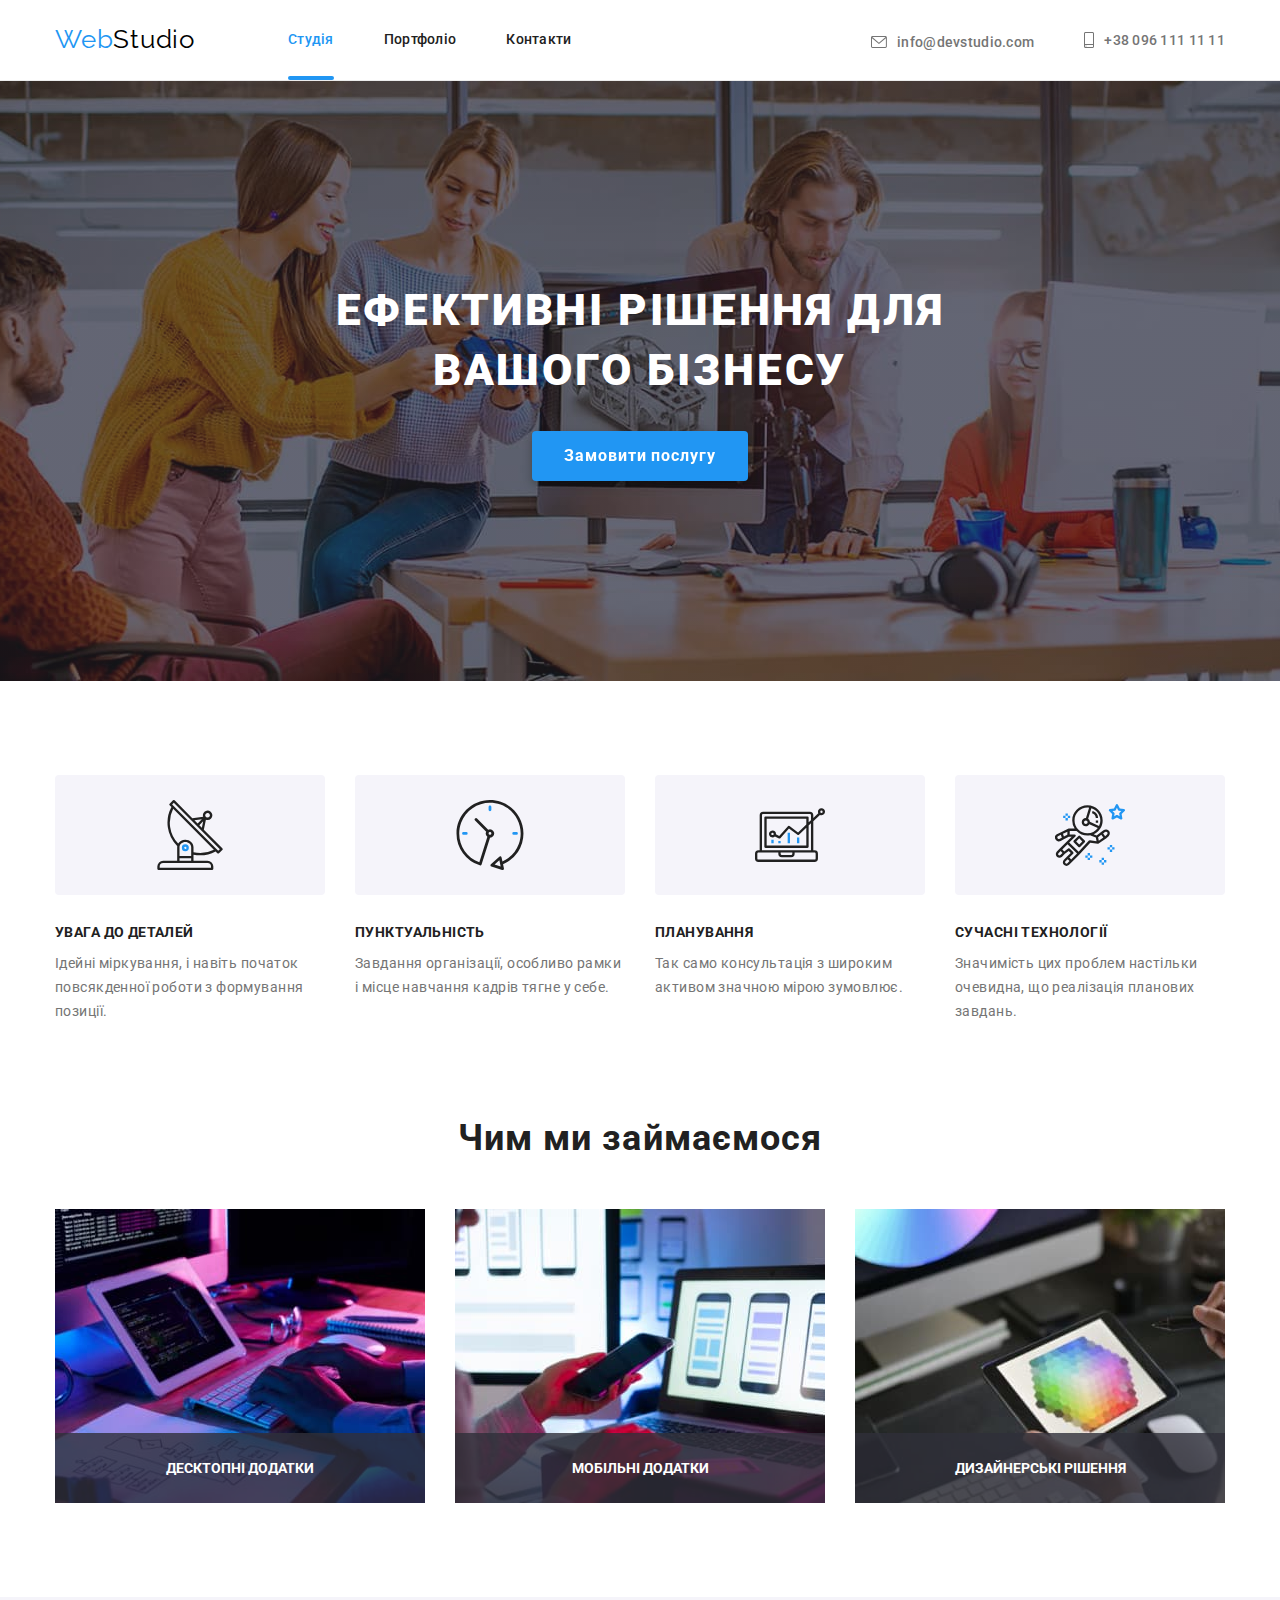
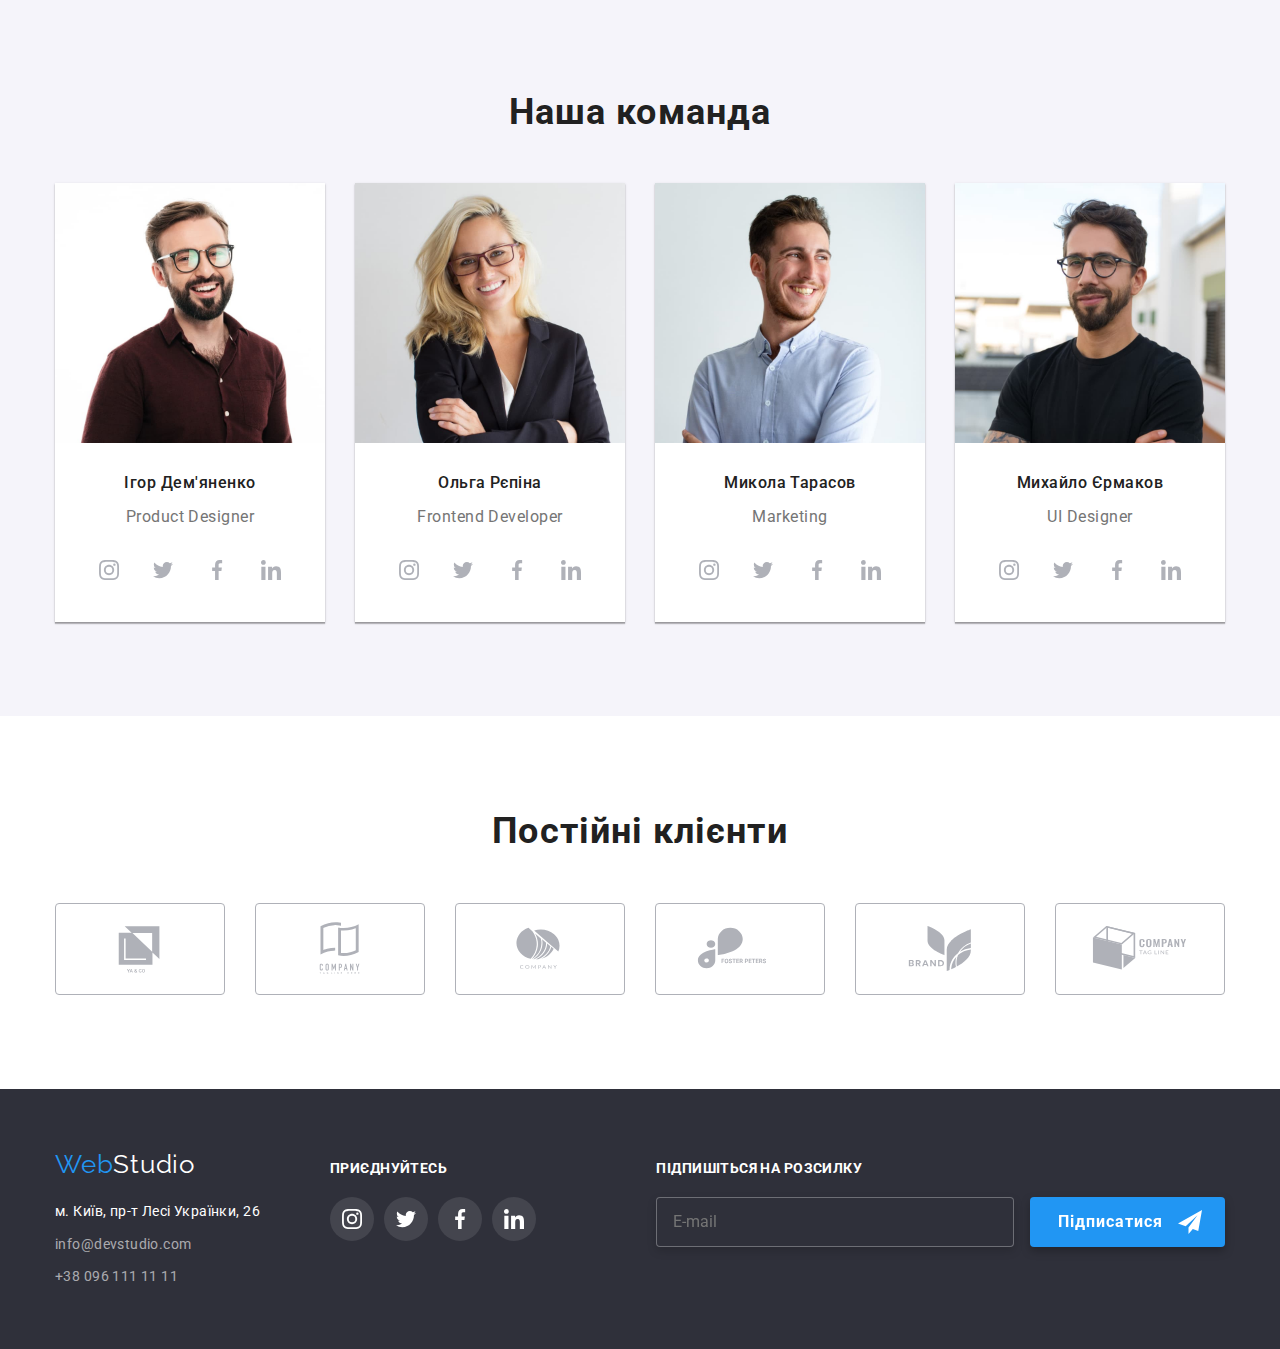
==== index.html @ b08f2626 "Initial commit" ====
<!DOCTYPE html>
<html lang="uk">
  <head>
    <meta charset="UTF-8" />
    <meta http-equiv="X-UA-Compatible" content="IE=edge" />
    <meta name="viewport" content="width=device-width, initial-scale=1.0" />
    <title>Document</title>
    <link rel="preconnect" href="https://fonts.googleapis.com" />
    <link rel="preconnect" href="https://fonts.gstatic.com" crossorigin />
    <link rel="stylesheet" href="https://cdnjs.cloudflare.com/ajax/libs/modern-normalize/1.1.0/modern-normalize.min.css">
    <link
      href="https://fonts.googleapis.com/css2?family=Montserrat:wght@400;700&family=Raleway:wght@700&family=Roboto:wght@400;500;700;900&display=swap"
      rel="stylesheet"
    />
    <link rel="stylesheet" href="./css/styles.css" />
  </head>

  <body>
    <header class="header">
      <!-- Логотип текстом -->
      <div class="header-container container">
        
        <!-- Меню -->
        <nav class="nav-panel">
        <a href="./index.html" class="logo header-logo">Web<span class="studio-black">Studio</span></a>
        <ul class="site-nav">
          <li class="item">
            <a href="./index.html" class="link current"><span>Студія</span></a>
          </li>
          <li class="item"><a href="./portfolio.html" class="link">Портфоліо</a></li>
          <li class="item"><a href="Контакти" class="link">Контакти</a></li>
        </ul>
      </nav>


      <!-- Контакти -->
      <ul class="site-contacts">
        <li class="item">
          <a href="mailto:info@devstudio.com" class="contact link"
            ><svg class="icon-contacts" width="16" height="12">
              <use href="./images/symbol-defs.svg#icon-envelope"></use>
            </svg>info@devstudio.com</a>
        </li>
        <li class="nav-item">
          <a href="tel:+380961111111" class="contact link">
            <svg class="icon-contacts" width="10" height="16">
              <use href="./images/symbol-defs.svg#icon-smartphone"></use>
            </svg>
            +38 096 111 11 11</a>
        </li>
      </ul>
      </div>
    </header>

    <main>
      <!-- Герой -->
      <section class="hero-text hero">
        <div class="container">
        <h1 class="hero-title">ЕФЕКТИВНІ РІШЕННЯ ДЛЯ ВАШОГО БІЗНЕСУ</h1>
        <button type="button" class="hero-button" data-modal-open>Замовити послугу</button>
        </div>
      </section>

      <!-- Переваги -->
      
      <section class="advantages section">
        <div class="container">
        <h2 class="visually-hidden">ПЕРЕВАГИ</h2>
        <ul class="feature-list">
          <li class="item">
            <div class="icons-wrapper">
              <svg width="70" height="70">
                <use href="./images/symbol-defs.svg#icon-antenna"></use>
              </svg>
            </div>
            <h3 class="title">УВАГА ДО ДЕТАЛЕЙ</h3>
            <p class="main-text">
              Ідейні міркування, і навіть початок повсякденної роботи з
              формування позиції.
            </p>
          </li>
        

          <li class="item">
            <div class="icons-wrapper">
              <svg width="70" height="70">
                <use href="./images/symbol-defs.svg#icon-clock"></use>
              </svg>
            </div>
            <h3 class="title">ПУНКТУАЛЬНІСТЬ</h3>
            <p class="main-text">
              Завдання організації, особливо рамки і місце навчання кадрів тягне
              у себе.
            </p>
          </li>

          <li class="item">
            <div class="icons-wrapper">
              <svg width="70" height="70">
                <use href="./images/symbol-defs.svg#icon-diagram"></use>
              </svg>
            </div>
            <h3 class="title">ПЛАНУВАННЯ</h3>
            <p class="main-text">
              Так само консультація з широким активом значною мірою зумовлює.
            </p>
          </li>

          <li class="item">
            <div class="icons-wrapper">
              <svg width="70" height="70">
                <use href="./images/symbol-defs.svg#icon-astronaut"></use>
              </svg>
            </div>
            <h3 class="title">СУЧАСНІ ТЕХНОЛОГІЇ</h3>
            <p class="main-text">
              Значимість цих проблем настільки очевидна, що реалізація планових
              завдань.
            </p>
          </li>
        </ul>
        </div>
      </section>

      <!-- Діяльність -->
      <section class="activity section">
        <div class="container">
        <h2 class="section-title">Чим ми займаємося</h2>
        <ul class="activity">
          <li class="item">
            <img
              src="./images/box-111.jpg"
              alt="Робота на комп'ютері"
              width="370"
              height="294"
            />
            <h3 class="title">Десктопні додатки</h3>
          </li>
          <li class="item">
            <img
              src="./images/box-222.jpg"
              alt="Робота на нотбуці"
              width="370"
              height="294"
            />
            <h3 class="title">Мобільні додатки</h3>
          </li>
          <li class="item">
            <img
              src="./images/box-333.jpg"
              alt="Робота на планшеті"
              width="370"
              height="294"
            />
            <h3 class="title">Дизайнерські рішення</h3>
          </li>
        </ul>
        </div>
      </section>

      <!-- Наша команда -->
      <section class="our-team section">
        <div class="container">
        <h2 class="section-title">Наша команда</h2>
        <ul class="team-list">
          <li class="employee">
            <img class="teams-member"
              src="./images/img-111.jpg"
              alt="Дизайнер продукту"
              width="270"
              height="260"/>
            <div class="cards-bottom">
            <h3 class="name-text">Ігор Дем'яненко</h3>
            <p class="promotion-text">Product Designer</p>
            <ul class="item-icon">
              <li><a class="icon-link" href="https://www.instagram.com"
              target="_blank"
              rel="noreferrer noopener">
                <svg class="icon" width="20" height="20">
                  <use href="./images/symbol-defs.svg#icon-instagram"></use>
                </svg></a></li>
              <li><a class="icon-link" href="https://twitter.com">
              <svg class="icon" width="20" height="20">
                <use href="./images/symbol-defs.svg#icon-twitter"></use>
              </svg></a></li>
              <li><a class="icon-link" href="https://www.facebook.com"><svg class="icon" width="20" height="20">
                <use href="./images/symbol-defs.svg#icon-facebook"></use>
              </svg></a></li>
              <li><a class="icon-link" href="https://ua.linkedin.com"><svg class="icon" width="20" height="20">
                <use href="./images/symbol-defs.svg#icon-linkedin"></use>
              </svg></a></li>
            </ul>
            </div>
          </li>
          <li class="employee">
            <img class="teams-member"
              src="./images/img-222.jpg"
              alt="Розробник інтерфейсу"
              width="270"
              height="260"
            />
            <div class="cards-bottom">
            <h3 class="name-text">Ольга Рєпіна</h3>
            <p class="promotion-text">Frontend Developer</p>
            <ul class="item-icon">
              <li><a class="icon-link" href="https://www.instagram.com" target="_blank" rel="noreferrer noopener">
                  <svg class="icon" width="20" height="20">
                    <use href="./images/symbol-defs.svg#icon-instagram"></use>
                  </svg></a></li>
              <li><a class="icon-link" href="https://twitter.com">
                  <svg class="icon" width="20" height="20">
                    <use href="./images/symbol-defs.svg#icon-twitter"></use>
                  </svg></a></li>
              <li><a class="icon-link" href="https://www.facebook.com"><svg class="icon" width="20" height="20">
                    <use href="./images/symbol-defs.svg#icon-facebook"></use>
                  </svg></a></li>
              <li><a class="icon-link" href="https://ua.linkedin.com"><svg class="icon" width="20" height="20">
                    <use href="./images/symbol-defs.svg#icon-linkedin"></use>
                  </svg></a></li>
            </ul>
          </div>
          </li>
          <li class="employee">
            <img class="teams-member"
              src="./images/img-333.jpg"
              alt="Відповідальний за маректинг"
              width="270"
              height="260"
            />
            <div class="cards-bottom">
            <h3 class="name-text">Микола Тарасов</h3>
            <p class="promotion-text">Marketing</p>
            <ul class="item-icon">
              <li><a class="icon-link" href="https://www.instagram.com" target="_blank" rel="noreferrer noopener">
                  <svg class="icon" width="20" height="20">
                    <use href="./images/symbol-defs.svg#icon-instagram"></use>
                  </svg></a></li>
              <li><a class="icon-link" href="https://twitter.com">
                  <svg class="icon" width="20" height="20">
                    <use href="./images/symbol-defs.svg#icon-twitter"></use>
                  </svg></a></li>
              <li><a class="icon-link" href="https://www.facebook.com"><svg class="icon" width="20" height="20">
                    <use href="./images/symbol-defs.svg#icon-facebook"></use>
                  </svg></a></li>
              <li><a class="icon-link" href="https://ua.linkedin.com"><svg class="icon" width="20" height="20">
                    <use href="./images/symbol-defs.svg#icon-linkedin"></use>
                  </svg></a></li>
            </ul>
            </div>
          </li>
          <li class="employee">
            <img class="teams-member"
              src="./images/img-444.jpg"
              alt="Дизайнер інтерфейсу користувача"
              width="270"
              height="260"
            />
            <div class="cards-bottom">
            <h3 class="name-text">Михайло Єрмаков</h3>
            <p class="promotion-text">UI Designer</p>
            <ul class="item-icon">
              <li><a class="icon-link" href="https://www.instagram.com" target="_blank" rel="noreferrer noopener">
                  <svg class="icon" width="20" height="20">
                    <use href="./images/symbol-defs.svg#icon-instagram"></use>
                  </svg></a></li>
              <li><a class="icon-link" href="https://twitter.com">
                  <svg class="icon" width="20" height="20">
                    <use href="./images/symbol-defs.svg#icon-twitter"></use>
                  </svg></a></li>
              <li><a class="icon-link" href="https://www.facebook.com"><svg class="icon" width="20" height="20">
                    <use href="./images/symbol-defs.svg#icon-facebook"></use>
                  </svg></a></li>
              <li><a class="icon-link" href="https://ua.linkedin.com"><svg class="icon" width="20" height="20">
                    <use href="./images/symbol-defs.svg#icon-linkedin"></use>
                  </svg></a></li>
            </ul>
            </div>
          </li>
        </ul>
        </div>
      </section>

      <!-- Клієнти -->
      <section class="section">
        <div class="container">
          <h2 class="section-title">Постійні клієнти</h2>
          <ul class="regular-customers">
            <li>
              <a class="clients-link" href=""><svg class="icon" width="106" height="60">
                  <use href="./images/symbol-defs.svg#icon-Logo-1"></use>
                </svg></a>
            </li>
            <li>
              <a class="clients-link" href=""><svg class="icon" width="106" height="60">
                  <use href="./images/symbol-defs.svg#icon-Logo-2"></use>
                </svg></a>
            </li>
            <li>
              <a class="clients-link" href=""><svg class="icon" width="106" height="60">
                  <use href="./images/symbol-defs.svg#icon-Logo-3"></use>
                </svg></a>
            </li>
            <li>
              <a class="clients-link" href=""><svg class="icon" width="106" height="60">
                  <use href="./images/symbol-defs.svg#icon-Logo-4"></use>
                </svg></a>
            </li>
            <li>
              <a class="clients-link" href=""><svg class="icon" width="106" height="60">
                  <use href="./images/symbol-defs.svg#icon-Logo-5"></use>
                </svg></a>
            </li>
            <li>
              <a class="clients-link" href=""><svg class="icon" width="106" height="60">
                  <use href="./images/symbol-defs.svg#icon-Logo-6"></use>
                </svg></a>
            </li>
          </ul>
        </div>
      </section>
    </main>

  
    <footer class="footer">
      <div class="footer-container container">
        <!-- Адреса та контакти -->
        <div class="adress-container">
          <a href="./index.html" class="logo">Web<span class="studio-white">Studio</span></a>
          <address>
            <ul class="footer-address">
              <li class="item">
                <a href="https://goo.gl/maps/tnvbLbT5n7H7hsr3A" target="_blank" rel="noreferrer noopener" class="address">м.
                  Київ, пр-т Лесі Українки, 26</a>
              </li>
              <li class="item">
                <a href="mailto:info@devstudio.com" class="footer-contacts">info@devstudio.com</a>
              </li>
              <li class="item">
                <a href="tel:+380961111111" class="footer-contacts">+38 096 111 11 11</a>
              </li>
            </ul>
          </address>
        </div>
    
        <div class="footer-socials">
          <h3 class="footer-title title">приєднуйтесь</h3>
          <ul class="item-icon">
            <li><a class="icon-link" href="https://www.instagram.com" target="_blank" rel="noreferrer noopener">
                <svg class="icon" width="20" height="20">
                  <use href="./images/symbol-defs.svg#icon-instagram"></use>
                </svg></a></li>
            <li><a class="icon-link" href="https://twitter.com">
                <svg class="icon" width="20" height="20">
                  <use href="./images/symbol-defs.svg#icon-twitter"></use>
                </svg></a></li>
            <li><a class="icon-link" href="https://www.facebook.com"><svg class="icon" width="20" height="20">
                  <use href="./images/symbol-defs.svg#icon-facebook"></use>
                </svg></a></li>
            <li><a class="icon-link" href="https://ua.linkedin.com"><svg class="icon" width="20" height="20">
                  <use href="./images/symbol-defs.svg#icon-linkedin"></use>
                </svg></a></li>
          </ul>
        </div>
        <div class="subscribe">
          <h3 class="title">Підпишіться на розсилку</h3>
         <form>
          <input class="email-line" type="email" placeholder="E-mail">
          <button class="hero-button subscribe-button" type="submit">Підписатися
            <svg class="subscribe-icon" width="24" height="24">
              <use href="./images/symbol-defs.svg#icon-icon-send"></use>
            </svg>
          </button>
         </form>
        </div>
      </div>
    </footer>

    <!-- Modal window -->

    <div class="backdrop is-hidden" data-modal>
      <div class="modal">
        <button class="modal-btn" type="button" data-modal-close><svg class="modal-close" width="30" height="30">
          <use href="./images/symbol-defs.svg#icon-close-black"></use>
        </svg></button>
        <strong class="modal-title">Залиште свої дані, ми вам передзвонимо</strong>
        <form class="modal-form">
        <label class="modal-label">
          <span class="modal-comment">Ім'я</span>
          <input type="text">
          <svg class="modal-icon" width="18" height="18">
            <use href="./images/symbol-defs.svg#icon-person-black"></use>
          </svg>
        </label>

        <label class="modal-label">
          <span class="modal-comment">Телефон</span>
          <input type="tel">
          <svg class="modal-icon" width="18" height="18">
            <use href="./images/symbol-defs.svg#icon-phone-black"></use>
          </svg>
        </label>

        <label class="modal-label">
          <span class="modal-comment">Пошта</span>
          <input type="email">
          <svg class="modal-icon" width="18" height="18">
            <use href="./images/symbol-defs.svg#icon-email-black"></use>
          </svg>
        </label>
        
        <label class="modal-label">
          <span class="modal-comment">Коментар</span>
          <textarea rows="6" placeholder="Введіть текст"></textarea>
        </label>

        <label class="modal-form-agreement">
          <span class="checkbox-wrap">
          <input class="modal-form-checkbox" type="checkbox">
          <svg class="checkbox-icon" width="11" height="8">
            <use href="./images/symbol-defs.svg#icon-Vector"></use>
          </svg>
          </span>
          <span class="modal-form-descr">Погоджуюся з розсилкою та приймаю 
            <a class="modal-form-link" href="#">Умови договору</a>
          </span>
        </label>

        <button class="hero-button modal-button" type="submit">Відправити</button> 
      </form>
      </div>
    </div>

    <script src="./js/modal.js"></script>
  </body>
</html>
---- css/styles.css ----
:root {
  /* Кольори */
  --primary-text-color: #212121;
  --ordinary-text-color: #757575;
  --accent-color: #2196f3;
  --back-color: #ffffff;
  --studio-black: #000000;
  --back-section-color: #2f303a;
  --footer-contact-color: rgba(255, 255, 255, 0.6);
  --button-color: #f5f4fa;
  --wrapper-color: #eeeeee;
  --hero-button-bgcolor: #188ce8;
  --icons-color: #afb1b8;
  --text-area: rgba(117, 117, 117, 0.5);

  /* Анімація */
  --animation-orinary: 250ms;
  --cubic-ordinary: cubic-bezier(0.4, 0, 0.2, 1);
}

body {
  background-color: var(--back-color);
  color: var(--primary-text-color);
  font-family: Roboto, sans-serif;
  /* margin: 0; */
}

.container {
  width: 1200px;
  padding: 0 15px;
  margin: 0 auto;
}

/* Анулювання */

a {
  text-decoration: none;
  color: inherit;
}

ul,
ol {
  list-style: none;
  margin: 0;
  padding: 0;
}

img {
  display: block;
  max-width: 100%;
  height: auto;
}

button {
  font: inherit;
  border: none;
  padding: 0;
  background-color: transparent;
  cursor: pointer;
}

h1,
h2,
h3 {
  margin: 0;
}

p {
  margin: 0;
}

textarea {
  resize: none;
}

/* Хедер */

.header {
  border-bottom: 1px solid #ececec;
}

.header-container {
  display: flex;
  align-items: center;
}

.nav-panel {
  display: flex;
}

.link {
  display: block;
}

.site-contacts .link {
  display: flex;
  align-items: center;
}

.icon-contacts {
  fill: currentColor;
  margin-right: 10px;
}

/* Лого */

.logo {
  color: var(--accent-color);

  font-family: Raleway, sans-serif;
  font-size: 26px;
  line-height: 1.2;
  letter-spacing: 0.03em;

  text-decoration: none;
}

.header-logo {
  display: inline-block;
  padding-top: 24px;
  padding-bottom: 25px;
  margin-right: 93px;
}

.studio-black {
  color: var(--studio-black);
}

.studio-white {
  color: var(--back-color);
}

/* Меню */

.site-nav {
  display: flex;
}

.site-nav .link {
  position: relative;

  color: var(--primary-text-color);
  padding-top: 32px;
  padding-bottom: 32px;

  font-weight: 500;
  font-size: 14px;
  line-height: 1.14;
  letter-spacing: 0.02em;
  text-decoration: none;

  transition: color var(--animation-orinary) var(--cubic-ordinary);
}

.site-nav .link:hover,
.site-nav .link:focus {
  color: var(--accent-color);
}

.site-nav .link.current {
  color: var(--accent-color);
}

.nav-panel .link.current::after {
  content: "";

  position: absolute;

  display: block;
  width: 100%;
  height: 4px;
  background: #2196f3;
  border-radius: 2px;

  bottom: 0;
}

/* Контакти */

.site-contacts {
  display: flex;
  margin-left: auto;
  align-items: baseline;
  justify-content: center;
}

.site-contacts .link {
  padding-top: 32px;
  padding-bottom: 32px;
}

.site-nav .item:not(:last-child),
.site-contacts .item:not(:last-child) {
  margin-right: 50px;
}

.site-contacts .contact {
  color: var(--ordinary-text-color);
  text-decoration: none;

  font-weight: 500;
  font-size: 14px;
  line-height: 1.14px;
  letter-spacing: 0.02em;

  transition: color var(--animation-orinary) var(--cubic-ordinary);
}

.site-contacts .contact:hover,
.site-contacts .contact:focus {
  color: var(--accent-color);
}

/* Заголовки */

.features .title {
  color: var(--primary-text-color);
}

.section-title {
  font-size: 36px;
  line-height: 1.17;
  text-align: center;
  letter-spacing: 0.03em;

  margin-bottom: 50px;
}

.portfolio-title {
  color: var(--primary-text-color);
  font-size: 18px;
  line-height: 2;
  letter-spacing: 0.06em;
  margin-bottom: 4px;
}

.hero-title {
  color: var(--back-color);
  width: 696px;

  font-weight: 900;
  font-size: 44px;
  line-height: 1.36;
  letter-spacing: 0.06em;
  text-transform: uppercase;

  margin-left: auto;
  margin-right: auto;
  margin-bottom: 30px;
}

.feature-list .title,
.footer-socials .title,
.subscribe .title {
  font-size: 14px;
  line-height: 1.14;
  letter-spacing: 0.03em;
  text-transform: uppercase;

  margin-bottom: 10px;
}

.feature-list {
  display: flex;
}

/* Секції */

.advantages {
  padding-bottom: 47px;
}

.section {
  padding-top: 94px;
  padding-bottom: 94px;
}

/* Текст */

.main-text {
  color: var(--ordinary-text-color);

  font-size: 14px;
  line-height: calc(24 / 14);
  letter-spacing: 0.03em;
}

.promotion-text {
  color: var(--ordinary-text-color);

  font-size: 16px;
  line-height: 1.88;
  text-align: center;
  letter-spacing: 0.03em;

  margin-bottom: 16px;
}

.name-text {
  font-weight: 500;
  font-size: 16px;
  line-height: 1.19;
  text-align: center;
  letter-spacing: 0.03em;

  margin-bottom: 10px;
}

.hero-text {
  background-color: var(--back-section-color);
  text-align: center;
  padding: 200px 0;
}

.portfolio-text {
  color: var(--ordinary-text-color);

  font-size: 16px;
  line-height: 1.88;
  letter-spacing: 0.03em;
}

.visually-hidden {
  position: absolute;
  white-space: nowrap;
  width: 1px;
  height: 1px;
  overflow: hidden;
  border: 0;
  padding: 0;
  clip: rect(0 0 0 0);
  clip-path: inset(50%);
  margin: -1px;
}

/* Кнопки  */

.hero-button {
  color: var(--back-color);

  background-color: var(--accent-color);
  font-family: inherit;
  font-weight: 700;
  font-size: 16px;
  line-height: 1.88;
  letter-spacing: 0.06em;

  cursor: pointer;
  border-radius: 4px;
  padding: 10px 32px;

  filter: drop-shadow(0px 4px 4px rgba(0, 0, 0, 0.25));

  transition: background-color var(--animation-orinary) var(--cubic-ordinary);
}

.buttons .btn {
  color: var(--primary-text-color);
  background-color: var(--button-color);

  font-family: "Roboto";
  font-weight: 500;
  font-size: 16px;
  line-height: 1.63;
  text-align: center;
  letter-spacing: 0.03em;

  cursor: pointer;
  padding: 6px 22px;
  border-radius: 4px;

  transition: color var(--animation-orinary) var(--cubic-ordinary),
    background-color var(--animation-orinary) var(--cubic-ordinary),
    box-shadow var(--animation-orinary) var(--cubic-ordinary);
}

.buttons .btn:hover,
.buttons .btn:focus {
  color: var(--back-color);
  background-color: var(--accent-color);
  box-shadow: 0px 3px 1px rgba(0, 0, 0, 0.1), 0px 1px 2px rgba(0, 0, 0, 0.08),
    0px 2px 2px rgba(0, 0, 0, 0.12);
}

.buttons {
  display: flex;
  justify-content: center;
  margin-bottom: 50px;
}

.buttons .item:not(:last-child) {
  margin-right: 8px;
}

.hero-button:hover,
.hero-button:focus {
  background-color: var(--hero-button-bgcolor);
}

/* overlay */
.hero {
  height: 600px;
  max-width: 1600px;
  margin-left: auto;
  margin-right: auto;
  background-image: linear-gradient(
      rgba(47, 48, 58, 0.4),
      rgba(47, 48, 58, 0.4)
    ),
    url("../images/hero-background.jpg");
  background-repeat: no-repeat;
  background-size: cover;
  background-position: center;
  background-color: var(--back-section-color);
}

/* Переваги */

.feature-list .item:not(:last-child) {
  margin-right: 30px;
}

.feature-list .item {
  width: 270px;
}

.icons-wrapper {
  display: flex;
  justify-content: center;
  align-items: center;

  width: 270px;
  height: 120px;

  margin-bottom: 30px;
  background-color: var(--button-color);
  border-radius: 4px;
}

/* Діяльність */

.activity {
  display: flex;
  padding-top: 0;
}

.activity .item:not(:last-child) {
  margin-right: 30px;
}

.activity .item {
  position: relative;
  width: 370px;
  height: 294px;
}

.activity .title {
  display: block;
  position: absolute;
  width: 100%;
  bottom: 0;

  padding-top: 27px;
  padding-bottom: 27px;
  margin-bottom: 0;

  color: var(--back-color);
  background: rgba(47, 48, 58, 0.8);

  font-size: 14px;
  text-align: center;
  text-transform: uppercase;
}

/* Команда */

.our-team {
  background-color: var(--button-color);
}

.employee {
  background-color: var(--back-color);
  box-shadow: 0px 1px 3px rgba(0, 0, 0, 0.12), 0px 1px 1px rgba(0, 0, 0, 0.14),
    0px 2px 1px rgba(0, 0, 0, 0.2);
}

.team-list {
  display: flex;
}

.team-list .employee:not(:last-child) {
  margin-right: 30px;
}

.cards-bottom {
  padding-top: 30px;
  padding-bottom: 30px;
}

.item-icon {
  display: flex;
  max-width: 270px;
  gap: 10px;
  justify-content: center;
  align-items: center;
}

.icon {
  fill: var(--icons-color);
  transition: fill var(--animation-orinary) var(--cubic-ordinary);
}

.icon-link:hover,
.icon-link:focus {
  background-color: var(--accent-color);
}

.icon-link:hover > .icon,
.icon-link:focus > .icon {
  fill: var(--back-color);
}

.icon-link {
  width: 44px;
  height: 44px;
  border-radius: 50%;
  display: flex;
  align-items: center;
  justify-content: center;

  transition: background-color var(--animation-orinary) var(--cubic-ordinary);
}

/* Приклади робіт  */

.examples {
  display: flex;
  flex-wrap: wrap;
  gap: 30px;
}

.examples .item {
  flex-basis: calc((100% - 60px) / 3);
}

.wrapper {
  z-index: 10;
  position: relative;
  background: white;

  padding: 20px 24px;
  border-right: 1px solid var(--wrapper-color);
  border-bottom: 1px solid var(--wrapper-color);
  border-left: 1px solid var(--wrapper-color);
}

.decoration {
  position: relative;
  overflow: hidden;
  display: block;
  outline: transparent;

  transition-property: transform, box-shadow;
  transition-timing-function: var(--cubic-ordinary);
  transition-duration: var(--animation-orinary);
}

.decoration:hover,
.decoration:focus {
  box-shadow: 0px 1px 1px rgba(0, 0, 0, 0.12), 0px 4px 4px rgba(0, 0, 0, 0.06),
    1px 4px 6px rgba(0, 0, 0, 0.16);
}

.overlay {
  position: absolute;

  top: 0;
  left: 0;
  width: 100%;
  height: 100%;

  background: rgba(33, 150, 243, 0.9);
  padding: 63px 24px;

  transform: translateY(100%);
  transition: transform var(--animation-orinary) var(--cubic-ordinary);
}

.decoration:hover .overlay,
.decoration:focus .overlay {
  transform: translateY(0);
}

.overlay-text {
  font-size: 18px;
  line-height: 1.56;
  letter-spacing: 0.03em;
  color: #ffffff;
}

/* Наші клієнти */

.regular-customers {
  display: flex;
  justify-content: center;
  gap: 30px;
}

.clients-link {
  display: flex;
  justify-content: center;
  align-items: center;
  width: 170px;
  height: 92px;

  border: solid 1px var(--icons-color);
  border-radius: 4px;

  outline: transparent;

  transition: border-color var(--animation-orinary) var(--cubic-ordinary);
}

.clients-link:hover,
.clients-link:focus {
  border-color: var(--accent-color);
}

.clients-link:hover > .icon,
.clients-link:focus > .icon {
  fill: var(--accent-color);
}

/* Футер */

.footer {
  padding-top: 60px;
  padding-bottom: 60px;
  background-color: var(--back-section-color);
}

.address {
  color: var(--back-color);

  font-style: normal;
  font-size: 14px;
  line-height: 1.7;
  letter-spacing: 0.03em;

  text-decoration: none;
}

.footer-contacts {
  color: var(--footer-contact-color);

  font-style: normal;
  font-size: 14px;
  line-height: 1.7;
  letter-spacing: 0.03em;

  text-decoration: none;
  transition: color var(--animation-orinary) var(--cubic-ordinary);
}

.footer-contacts:hover,
.footer-contacts:focus {
  color: var(--accent-color);
}

.footer .logo {
  display: inline-block;
  margin-bottom: 20px;
}

.footer-address .item:not(:last-child) {
  margin-bottom: 9px;
}
.footer-container {
  display: flex;
  align-items: baseline;
}

.adress-container {
  margin-right: 70px;
}

.footer .title {
  color: var(--back-color);
  margin-bottom: 20px;
}

.footer .item-icon {
  display: flex;
}

.footer .item-icon:not(:last-child) {
  margin-right: 10px;
}

.footer-socials .icon-link {
  border-radius: 50%;
  background: rgba(255, 255, 255, 0.1);
}

.footer-socials .icon {
  fill: var(--back-color);
}
.footer-socials .icon-link:hover,
.footer-socials .icon-link:focus {
  background-color: var(--accent-color);
}

/* Модальне вікно */

.backdrop {
  position: fixed;
  top: 0;
  left: 0;
  width: 100%;
  height: 100%;

  transition: opacity var(--animation-orinary),
    visibility var(--animation-orinary);

  background-color: rgba(0, 0, 0, 0.5);
}

.backdrop.is-hidden {
  opacity: 0;
  visibility: hidden;
  pointer-events: none;
}

.modal {
  position: absolute;
  top: 50%;
  left: 50%;
  transform: translateX(-50%) translateY(-50%);
  padding: 40px;

  width: 528px;
  height: 581px;
  background-color: var(--back-color);
  box-shadow: 0px 1px 3px rgba(0, 0, 0, 0.12), 0px 1px 1px rgba(0, 0, 0, 0.14),
    0px 2px 1px rgba(0, 0, 0, 0.2);
  border-radius: 4px;

  transition: opacity var(--animation-orinary) ease-in var(--animation-orinary),
    transform 400ms ease-in var(--animation-orinary);
}

.backdrop.is-hidden .modal {
  opacity: 0;
  transform: translateX(-50%) translateY(-50%);
}

.modal-close {
  transition: fill var(--animation-orinary) var(--cubic-ordinary);
}

.modal-close:hover,
.modal-close:focus {
  fill: var(--accent-color);
}

.modal-btn {
  position: absolute;
  top: 8px;
  right: 8px;

  display: flex;
  align-items: center;
  justify-content: center;

  width: 30px;
  height: 30px;
  padding: 0;

  border: 1px solid rgba(0, 0, 0, 0.1);
  border-radius: 50%;
  background-color: transparent;
}

.modal-title {
  display: block;
  font-weight: 700;
  font-size: 20px;
  line-height: calc(23 / 20);
  text-align: center;
  letter-spacing: 0.03em;

  margin-bottom: 12px;
}

.modal-label {
  display: flex;
  flex-direction: column;
  gap: 4px;
  position: relative;
}

.modal-label:not(:last-child) {
  margin-bottom: 10px;
}

.modal-label > input,
.modal-label > textarea {
  border: 1px solid rgba(33, 33, 33, 0.2);
  border-radius: 4px;
}

.modal-label > input {
  position: relative;
  padding-top: 10px;
  padding-bottom: 10px;
  padding-left: 34px;
  padding-right: 4px;

  transition: border-color var(--animation-orinary) var(--cubic-ordinary),
    fill var(--animation-orinary) var(--cubic-ordinary);
}

.modal-comment {
  font-size: 12px;
  line-height: calc(14 / 12);
  letter-spacing: 0.01em;
  color: var(--ordinary-text-color);
}

.modal-label > textarea::placeholder {
  font-size: 12px;
  line-height: calc(14 / 12);
  letter-spacing: 0.01em;

  color: var(--text-area);
}

.modal-label > textarea {
  padding: 12px 16px;
  width: 100%;
  height: 120px;
  margin-bottom: 20px;

  transition: border-color var(--animation-orinary) var(--cubic-ordinary);
}

.modal-icon {
  position: absolute;
  left: 12px;
  top: 50%;
  z-index: 10;

  transition: fill var(--animation-orinary) var(--cubic-ordinary);
}

.modal-label > input:hover,
.modal-label > input:focus {
  outline: transparent;
  border-color: var(--accent-color);
}

.modal-label > input:hover + .modal-icon,
.modal-label > input:focus + .modal-icon {
  fill: var(--accent-color);
}

.modal-label > textarea:hover,
.modal-label > textarea:focus {
  outline: transparent;
  border-color: var(--accent-color);
}

.modal-form-agreement {
  display: flex;
  justify-content: center;
  align-items: center;
  gap: 7px;
}

.modal-form-checkbox {
  appearance: none;
  width: 16px;
  height: 15px;
  color: var(--primary-text-color);

  border: 2px solid;
  border-radius: 2px;
  cursor: pointer;

  transition: color var(--animation-orinary) var(--cubic-ordinary),
    background-color var(--animation-orinary) var(--cubic-ordinary);
}

.modal-form-checkbox:checked {
  border-color: var(--accent-color);
  background-color: var(--accent-color);

  transition: border-color var(--animation-orinary) var(--cubic-ordinary),
    background-color var(--animation-orinary) var(--cubic-ordinary);
}

.modal-form-descr {
  color: var(--ordinary-text-color);
  font-size: 14px;
  line-height: calc(24 / 14);
  letter-spacing: 0.03em;
}

.modal-form-link {
  color: var(--accent-color);
  text-decoration: underline;
}

.checkbox-wrap {
  position: relative;
}

.checkbox-icon {
  position: absolute;
  top: 4px;
  left: 3px;
}

.modal-button {
  display: block;
  margin-left: auto;
  margin-right: auto;
  margin-top: 20px;
  padding-left: 52px;
  padding-right: 52px;
}

/* Підписатися */

.subscribe {
  margin-left: auto;
}

.subscribe-button {
  position: relative;
  padding-top: 10px;
  padding-bottom: 10px;
  padding-left: 28px;
  padding-right: 62px;
}

.subscribe-icon {
  position: absolute;
  top: 13px;
  left: 148px;
}

.email-line {
  padding: 15px 16px;
  outline: transparent;
  background-color: var(--back-section-color);

  width: 358px;
  height: 50px;

  border: 1px solid rgba(255, 255, 255, 0.3);
  filter: drop-shadow(0px 4px 4px rgba(0, 0, 0, 0.15));
  border-radius: 4px;

  margin-right: 12px;

  transition: border-color var(--animation-orinary) var(--cubic-ordinary);
}

.email-line:hover,
.email-line:focus {
  border-color: var(--accent-color);
  outline: 1px solid transparent;
  color: rgba(255, 255, 255, 0.6);
}
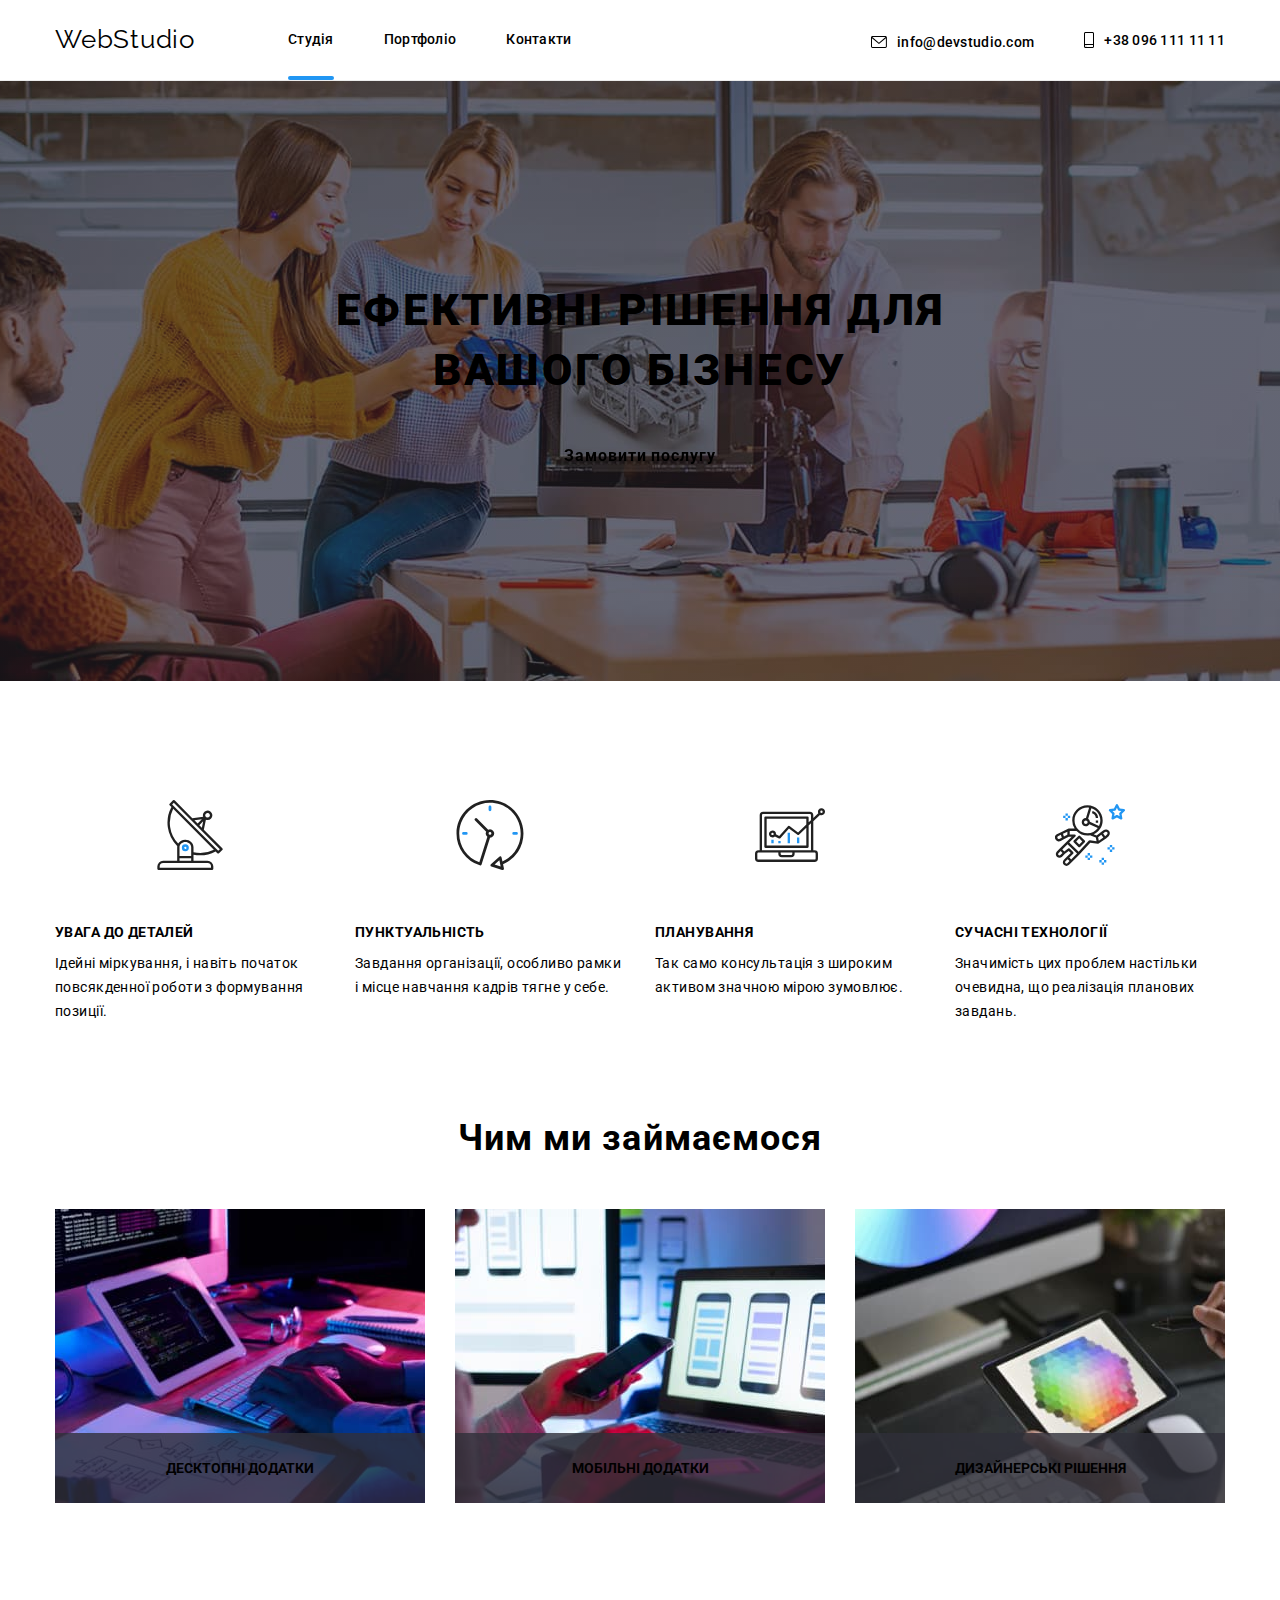
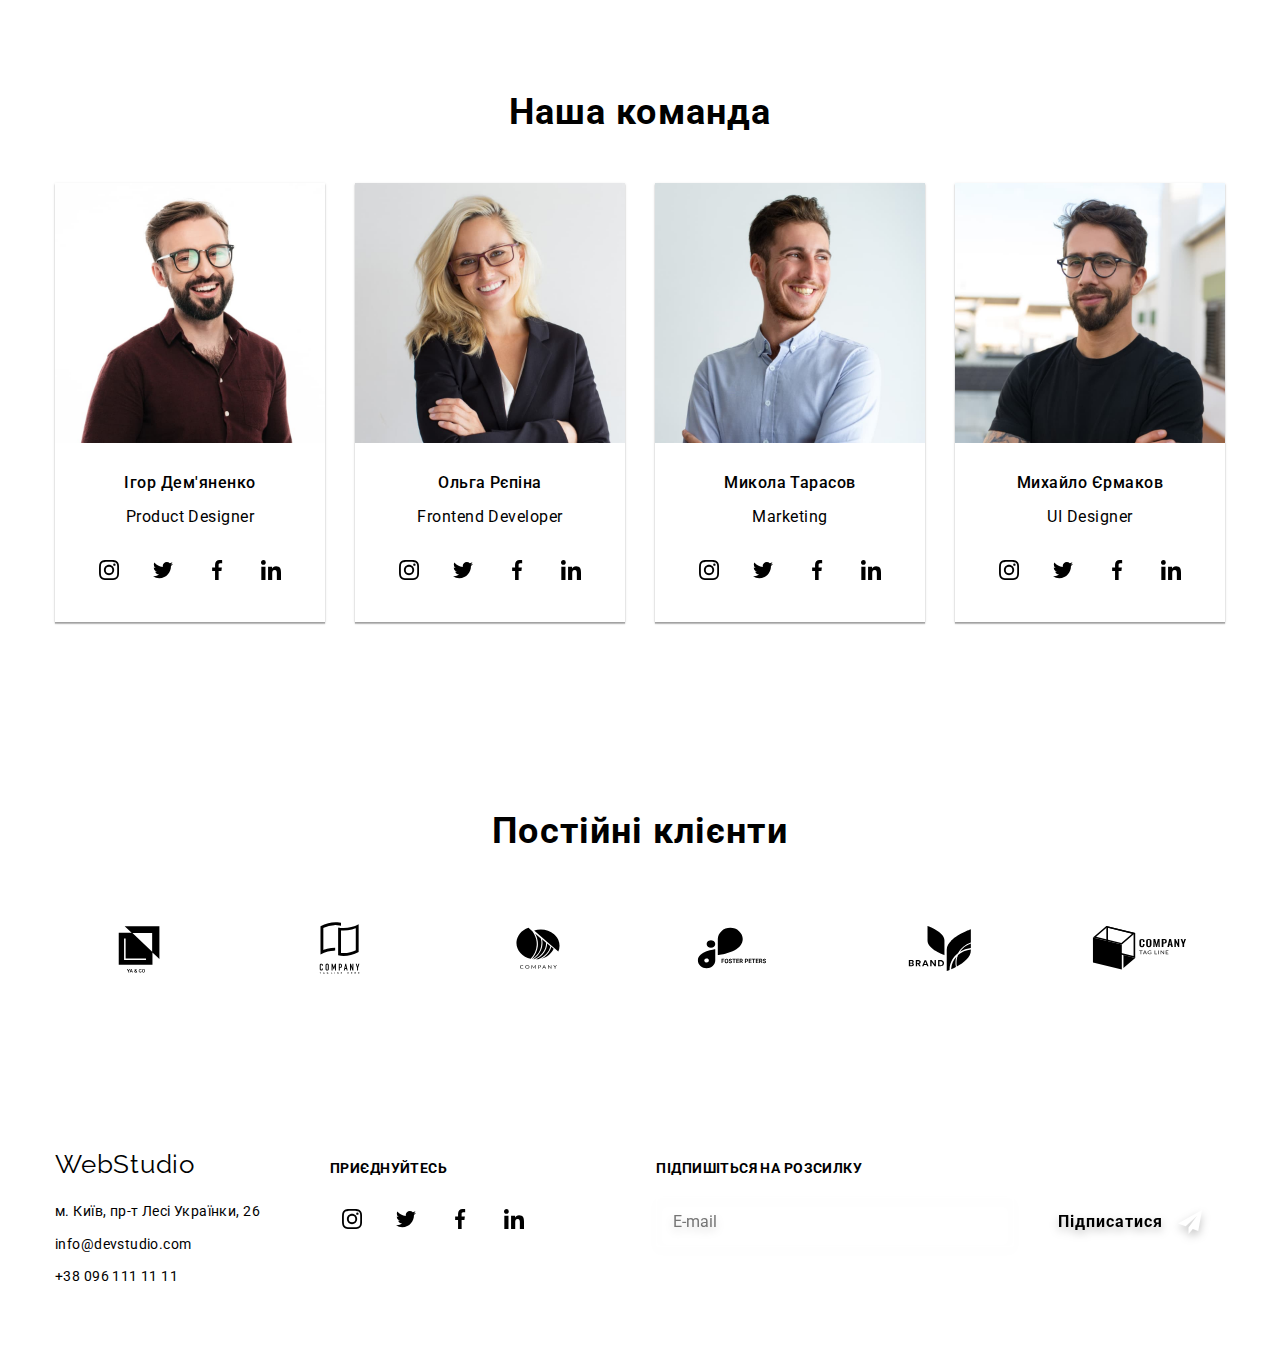
==== commit a80836eb: "drafthw7.2" ====
--- a/index.html
+++ b/index.html
@@ -12,38 +12,39 @@
       href="https://fonts.googleapis.com/css2?family=Montserrat:wght@400;700&family=Raleway:wght@700&family=Roboto:wght@400;500;700;900&display=swap"
       rel="stylesheet"
     />
+    <link rel="stylesheet" href="./css/main.min.css">
     <link rel="stylesheet" href="./css/styles.css" />
   </head>
 
   <body>
     <header class="header">
       <!-- Логотип текстом -->
-      <div class="header-container container">
+      <div class="header__container container">
         
         <!-- Меню -->
-        <nav class="nav-panel">
-        <a href="./index.html" class="logo header-logo">Web<span class="studio-black">Studio</span></a>
-        <ul class="site-nav">
-          <li class="item">
-            <a href="./index.html" class="link current"><span>Студія</span></a>
-          </li>
-          <li class="item"><a href="./portfolio.html" class="link">Портфоліо</a></li>
-          <li class="item"><a href="Контакти" class="link">Контакти</a></li>
+        <nav class="nav">
+        <a href="./index.html" class="header__logo logo">Web<span class="logo__color">Studio</span></a>
+        <ul class="nav__list">
+          <li class="nav__item">
+            <a href="./index.html" class="nav__link nav__link--current"><span>Студія</span></a>
+          </li>
+          <li class="nav__item"><a href="./portfolio.html" class="nav__link">Портфоліо</a></li>
+          <li class="nav__item"><a href="Контакти" class="nav__link">Контакти</a></li>
         </ul>
       </nav>
 
 
       <!-- Контакти -->
-      <ul class="site-contacts">
-        <li class="item">
-          <a href="mailto:info@devstudio.com" class="contact link"
-            ><svg class="icon-contacts" width="16" height="12">
+      <ul class="nav__contacts">
+        <li class="nav__item">
+          <a href="mailto:info@devstudio.com" class="nav__link nav__link--text"
+            ><svg class="nav__icon" width="16" height="12">
               <use href="./images/symbol-defs.svg#icon-envelope"></use>
             </svg>info@devstudio.com</a>
         </li>
         <li class="nav-item">
-          <a href="tel:+380961111111" class="contact link">
-            <svg class="icon-contacts" width="10" height="16">
+          <a href="tel:+380961111111" class="nav__link nav__link--text">
+            <svg class="nav__icon" width="10" height="16">
               <use href="./images/symbol-defs.svg#icon-smartphone"></use>
             </svg>
             +38 096 111 11 11</a>
@@ -54,10 +55,10 @@
 
     <main>
       <!-- Герой -->
-      <section class="hero-text hero">
+      <section class="hero hero--style ">
         <div class="container">
-        <h1 class="hero-title">ЕФЕКТИВНІ РІШЕННЯ ДЛЯ ВАШОГО БІЗНЕСУ</h1>
-        <button type="button" class="hero-button" data-modal-open>Замовити послугу</button>
+        <h1 class="hero__title">ЕФЕКТИВНІ РІШЕННЯ ДЛЯ ВАШОГО БІЗНЕСУ</h1>
+        <button type="button" class="hero__button" data-modal-open>Замовити послугу</button>
         </div>
       </section>
 
@@ -65,55 +66,55 @@
       
       <section class="advantages section">
         <div class="container">
-        <h2 class="visually-hidden">ПЕРЕВАГИ</h2>
-        <ul class="feature-list">
-          <li class="item">
-            <div class="icons-wrapper">
+        <h2 class="advantages__title--hidden">ПЕРЕВАГИ</h2>
+        <ul class="advantages__list">
+
+          <li class="advantages__item">
+            <div class="advantages__icon">
               <svg width="70" height="70">
                 <use href="./images/symbol-defs.svg#icon-antenna"></use>
               </svg>
             </div>
             <h3 class="title">УВАГА ДО ДЕТАЛЕЙ</h3>
-            <p class="main-text">
+            <p class="advantages__desc">
               Ідейні міркування, і навіть початок повсякденної роботи з
               формування позиції.
             </p>
           </li>
         
-
-          <li class="item">
-            <div class="icons-wrapper">
+          <li class="advantages__item">
+            <div class="advantages__icon">
               <svg width="70" height="70">
                 <use href="./images/symbol-defs.svg#icon-clock"></use>
               </svg>
             </div>
             <h3 class="title">ПУНКТУАЛЬНІСТЬ</h3>
-            <p class="main-text">
+            <p class="advantages__desc">
               Завдання організації, особливо рамки і місце навчання кадрів тягне
               у себе.
             </p>
           </li>
 
-          <li class="item">
-            <div class="icons-wrapper">
+          <li class="advantages__item">
+            <div class="advantages__icon">
               <svg width="70" height="70">
                 <use href="./images/symbol-defs.svg#icon-diagram"></use>
               </svg>
             </div>
             <h3 class="title">ПЛАНУВАННЯ</h3>
-            <p class="main-text">
+            <p class="advantages__desc">
               Так само консультація з широким активом значною мірою зумовлює.
             </p>
           </li>
 
-          <li class="item">
-            <div class="icons-wrapper">
+          <li class="advantages__item">
+            <div class="advantages__icon">
               <svg width="70" height="70">
                 <use href="./images/symbol-defs.svg#icon-astronaut"></use>
               </svg>
             </div>
             <h3 class="title">СУЧАСНІ ТЕХНОЛОГІЇ</h3>
-            <p class="main-text">
+            <p class="advantages__desc">
               Значимість цих проблем настільки очевидна, що реалізація планових
               завдань.
             </p>
@@ -125,9 +126,9 @@
       <!-- Діяльність -->
       <section class="activity section">
         <div class="container">
-        <h2 class="section-title">Чим ми займаємося</h2>
-        <ul class="activity">
-          <li class="item">
+        <h2 class="activity__title">Чим ми займаємося</h2>
+        <ul class="activity__list">
+          <li class="activity__item">
             <img
               src="./images/box-111.jpg"
               alt="Робота на комп'ютері"
@@ -136,7 +137,7 @@
             />
             <h3 class="title">Десктопні додатки</h3>
           </li>
-          <li class="item">
+          <li class="activity__item">
             <img
               src="./images/box-222.jpg"
               alt="Робота на нотбуці"
@@ -145,7 +146,7 @@
             />
             <h3 class="title">Мобільні додатки</h3>
           </li>
-          <li class="item">
+          <li class="activity__item">
             <img
               src="./images/box-333.jpg"
               alt="Робота на планшеті"
@@ -328,14 +329,14 @@
           <a href="./index.html" class="logo">Web<span class="studio-white">Studio</span></a>
           <address>
             <ul class="footer-address">
-              <li class="item">
+              <li class="nav__item">
                 <a href="https://goo.gl/maps/tnvbLbT5n7H7hsr3A" target="_blank" rel="noreferrer noopener" class="address">м.
                   Київ, пр-т Лесі Українки, 26</a>
               </li>
-              <li class="item">
+              <li class="nav__item">
                 <a href="mailto:info@devstudio.com" class="footer-contacts">info@devstudio.com</a>
               </li>
-              <li class="item">
+              <li class="nav__item">
                 <a href="tel:+380961111111" class="footer-contacts">+38 096 111 11 11</a>
               </li>
             </ul>
@@ -365,7 +366,7 @@
           <h3 class="title">Підпишіться на розсилку</h3>
          <form>
           <input class="email-line" type="email" placeholder="E-mail">
-          <button class="hero-button subscribe-button" type="submit">Підписатися
+          <button class="hero__button subscribe-button" type="submit">Підписатися
             <svg class="subscribe-icon" width="24" height="24">
               <use href="./images/symbol-defs.svg#icon-icon-send"></use>
             </svg>
@@ -379,7 +380,7 @@
 
     <div class="backdrop is-hidden" data-modal>
       <div class="modal">
-        <button class="modal-btn" type="button" data-modal-close><svg class="modal-close" width="30" height="30">
+        <button class="modal-btn" type="button" data-modal-close><svg class="modal-close" width="18" height="18">
           <use href="./images/symbol-defs.svg#icon-close-black"></use>
         </svg></button>
         <strong class="modal-title">Залиште свої дані, ми вам передзвонимо</strong>
@@ -425,7 +426,7 @@
           </span>
         </label>
 
-        <button class="hero-button modal-button" type="submit">Відправити</button> 
+        <button class="hero__button modal-button" type="submit">Відправити</button> 
       </form>
       </div>
     </div>
--- a/css/main.min.css
+++ b/css/main.min.css
@@ -0,0 +1 @@
+body{background-color:tomato}/*# sourceMappingURL=main.min.css.map */--- a/css/styles.css
+++ b/css/styles.css
@@ -1,5 +1,5 @@
-:root {
-  /* Кольори */
+/* :root {
+   Кольори 
   --primary-text-color: #212121;
   --ordinary-text-color: #757575;
   --accent-color: #2196f3;
@@ -13,10 +13,10 @@
   --icons-color: #afb1b8;
   --text-area: rgba(117, 117, 117, 0.5);
 
-  /* Анімація */
+   Анімація 
   --animation-orinary: 250ms;
   --cubic-ordinary: cubic-bezier(0.4, 0, 0.2, 1);
-}
+} */
 
 body {
   background-color: var(--back-color);
@@ -79,25 +79,25 @@
   border-bottom: 1px solid #ececec;
 }
 
-.header-container {
+.header__container {
   display: flex;
   align-items: center;
 }
 
-.nav-panel {
-  display: flex;
-}
-
-.link {
+.nav {
+  display: flex;
+}
+
+.nav__link {
   display: block;
 }
 
-.site-contacts .link {
+.nav__contacts .nav__link {
   display: flex;
   align-items: center;
 }
 
-.icon-contacts {
+.nav__icon {
   fill: currentColor;
   margin-right: 10px;
 }
@@ -115,14 +115,14 @@
   text-decoration: none;
 }
 
-.header-logo {
+.header__logo {
   display: inline-block;
   padding-top: 24px;
   padding-bottom: 25px;
   margin-right: 93px;
 }
 
-.studio-black {
+.logo__color {
   color: var(--studio-black);
 }
 
@@ -132,11 +132,11 @@
 
 /* Меню */
 
-.site-nav {
-  display: flex;
-}
-
-.site-nav .link {
+.nav__list {
+  display: flex;
+}
+
+.nav__list .nav__link {
   position: relative;
 
   color: var(--primary-text-color);
@@ -152,16 +152,16 @@
   transition: color var(--animation-orinary) var(--cubic-ordinary);
 }
 
-.site-nav .link:hover,
-.site-nav .link:focus {
+.nav__list .nav__link:hover,
+.nav__list .nav__link:focus {
   color: var(--accent-color);
 }
 
-.site-nav .link.current {
+.nav__list .nav__link--current {
   color: var(--accent-color);
 }
 
-.nav-panel .link.current::after {
+.nav .nav__link--current::after {
   content: "";
 
   position: absolute;
@@ -177,24 +177,24 @@
 
 /* Контакти */
 
-.site-contacts {
+.nav__contacts {
   display: flex;
   margin-left: auto;
   align-items: baseline;
   justify-content: center;
 }
 
-.site-contacts .link {
+.nav__contacts .nav__link {
   padding-top: 32px;
   padding-bottom: 32px;
 }
 
-.site-nav .item:not(:last-child),
-.site-contacts .item:not(:last-child) {
+.nav__list .nav__item:not(:last-child),
+.nav__contacts .nav__item:not(:last-child) {
   margin-right: 50px;
 }
 
-.site-contacts .contact {
+.nav__contacts .nav__link--text {
   color: var(--ordinary-text-color);
   text-decoration: none;
 
@@ -206,8 +206,8 @@
   transition: color var(--animation-orinary) var(--cubic-ordinary);
 }
 
-.site-contacts .contact:hover,
-.site-contacts .contact:focus {
+.nav__contacts .nav__link--text:hover,
+.nav__contacts .nav__link--text:focus {
   color: var(--accent-color);
 }
 
@@ -217,7 +217,8 @@
   color: var(--primary-text-color);
 }
 
-.section-title {
+.section-title,
+.activity__title {
   font-size: 36px;
   line-height: 1.17;
   text-align: center;
@@ -234,7 +235,7 @@
   margin-bottom: 4px;
 }
 
-.hero-title {
+.hero__title {
   color: var(--back-color);
   width: 696px;
 
@@ -249,7 +250,7 @@
   margin-bottom: 30px;
 }
 
-.feature-list .title,
+.advantages__list .title,
 .footer-socials .title,
 .subscribe .title {
   font-size: 14px;
@@ -260,7 +261,7 @@
   margin-bottom: 10px;
 }
 
-.feature-list {
+.advantages__list {
   display: flex;
 }
 
@@ -277,7 +278,7 @@
 
 /* Текст */
 
-.main-text {
+.advantages__desc {
   color: var(--ordinary-text-color);
 
   font-size: 14px;
@@ -306,7 +307,7 @@
   margin-bottom: 10px;
 }
 
-.hero-text {
+.hero--style {
   background-color: var(--back-section-color);
   text-align: center;
   padding: 200px 0;
@@ -320,7 +321,8 @@
   letter-spacing: 0.03em;
 }
 
-.visually-hidden {
+.visually-hidden,
+.advantages__title--hidden {
   position: absolute;
   white-space: nowrap;
   width: 1px;
@@ -335,7 +337,7 @@
 
 /* Кнопки  */
 
-.hero-button {
+.hero__button {
   color: var(--back-color);
 
   background-color: var(--accent-color);
@@ -388,12 +390,13 @@
   margin-bottom: 50px;
 }
 
+.buttons .nav__item:not(:last-child),
 .buttons .item:not(:last-child) {
   margin-right: 8px;
 }
 
-.hero-button:hover,
-.hero-button:focus {
+.hero__button:hover,
+.hero__button:focus {
   background-color: var(--hero-button-bgcolor);
 }
 
@@ -416,15 +419,15 @@
 
 /* Переваги */
 
-.feature-list .item:not(:last-child) {
+.advantages__list .advantages__item:not(:last-child) {
   margin-right: 30px;
 }
 
-.feature-list .item {
+.advantages__list .advantages__item {
   width: 270px;
 }
 
-.icons-wrapper {
+.advantages__icon {
   display: flex;
   justify-content: center;
   align-items: center;
@@ -439,16 +442,17 @@
 
 /* Діяльність */
 
-.activity {
+.activity,
+.activity__list {
   display: flex;
   padding-top: 0;
 }
 
-.activity .item:not(:last-child) {
+.activity__item:not(:last-child) {
   margin-right: 30px;
 }
 
-.activity .item {
+.activity__item {
   position: relative;
   width: 370px;
   height: 294px;
@@ -539,7 +543,7 @@
   gap: 30px;
 }
 
-.examples .item {
+.examples .nav__item {
   flex-basis: calc((100% - 60px) / 3);
 }
 
@@ -672,7 +676,7 @@
   margin-bottom: 20px;
 }
 
-.footer-address .item:not(:last-child) {
+.footer-address .nav__item:not(:last-child) {
   margin-bottom: 9px;
 }
 .footer-container {
@@ -739,7 +743,6 @@
   padding: 40px;
 
   width: 528px;
-  height: 581px;
   background-color: var(--back-color);
   box-shadow: 0px 1px 3px rgba(0, 0, 0, 0.12), 0px 1px 1px rgba(0, 0, 0, 0.14),
     0px 2px 1px rgba(0, 0, 0, 0.2);
@@ -755,6 +758,7 @@
 }
 
 .modal-close {
+  outline: transparent;
   transition: fill var(--animation-orinary) var(--cubic-ordinary);
 }
 
@@ -913,12 +917,14 @@
 
 .checkbox-wrap {
   position: relative;
+  display: inline-flex;
 }
 
 .checkbox-icon {
   position: absolute;
-  top: 4px;
-  left: 3px;
+  top: 50%;
+  left: 50%;
+  transform: translate(-50%, -50%);
 }
 
 .modal-button {
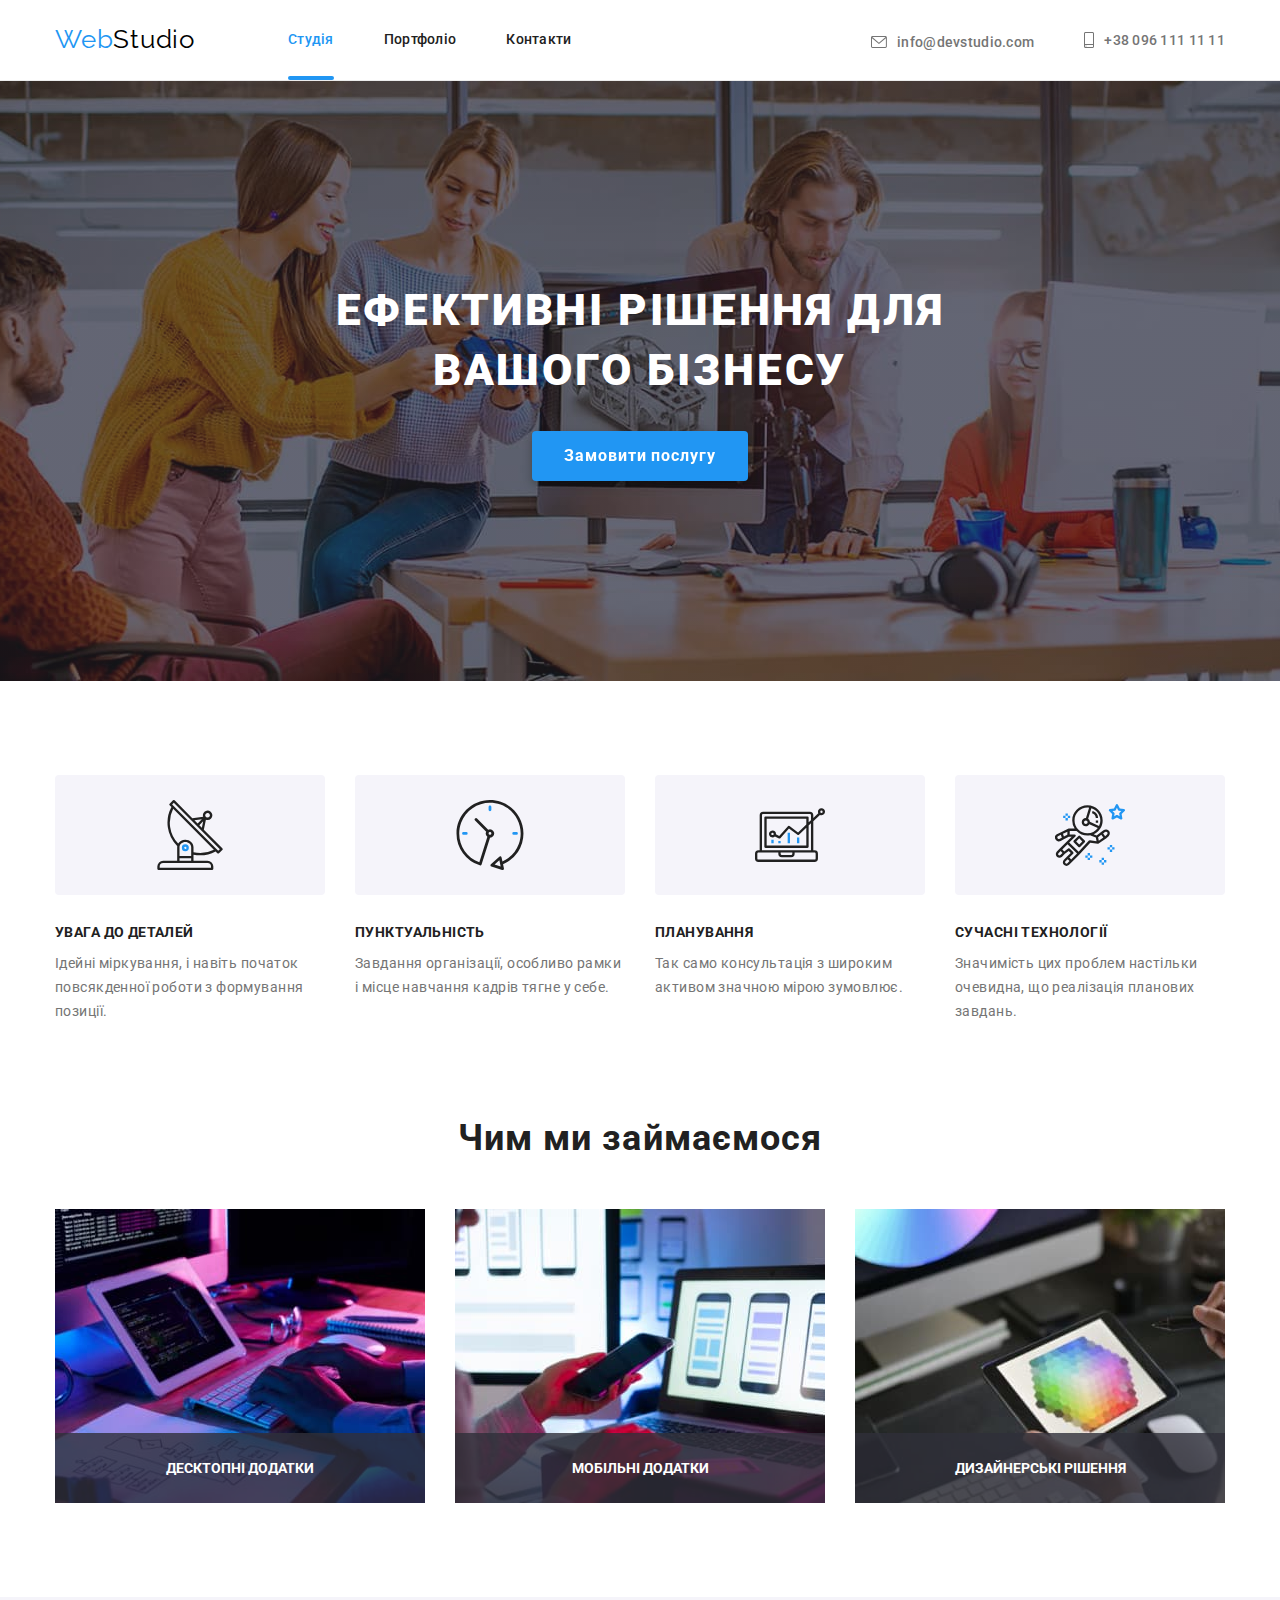
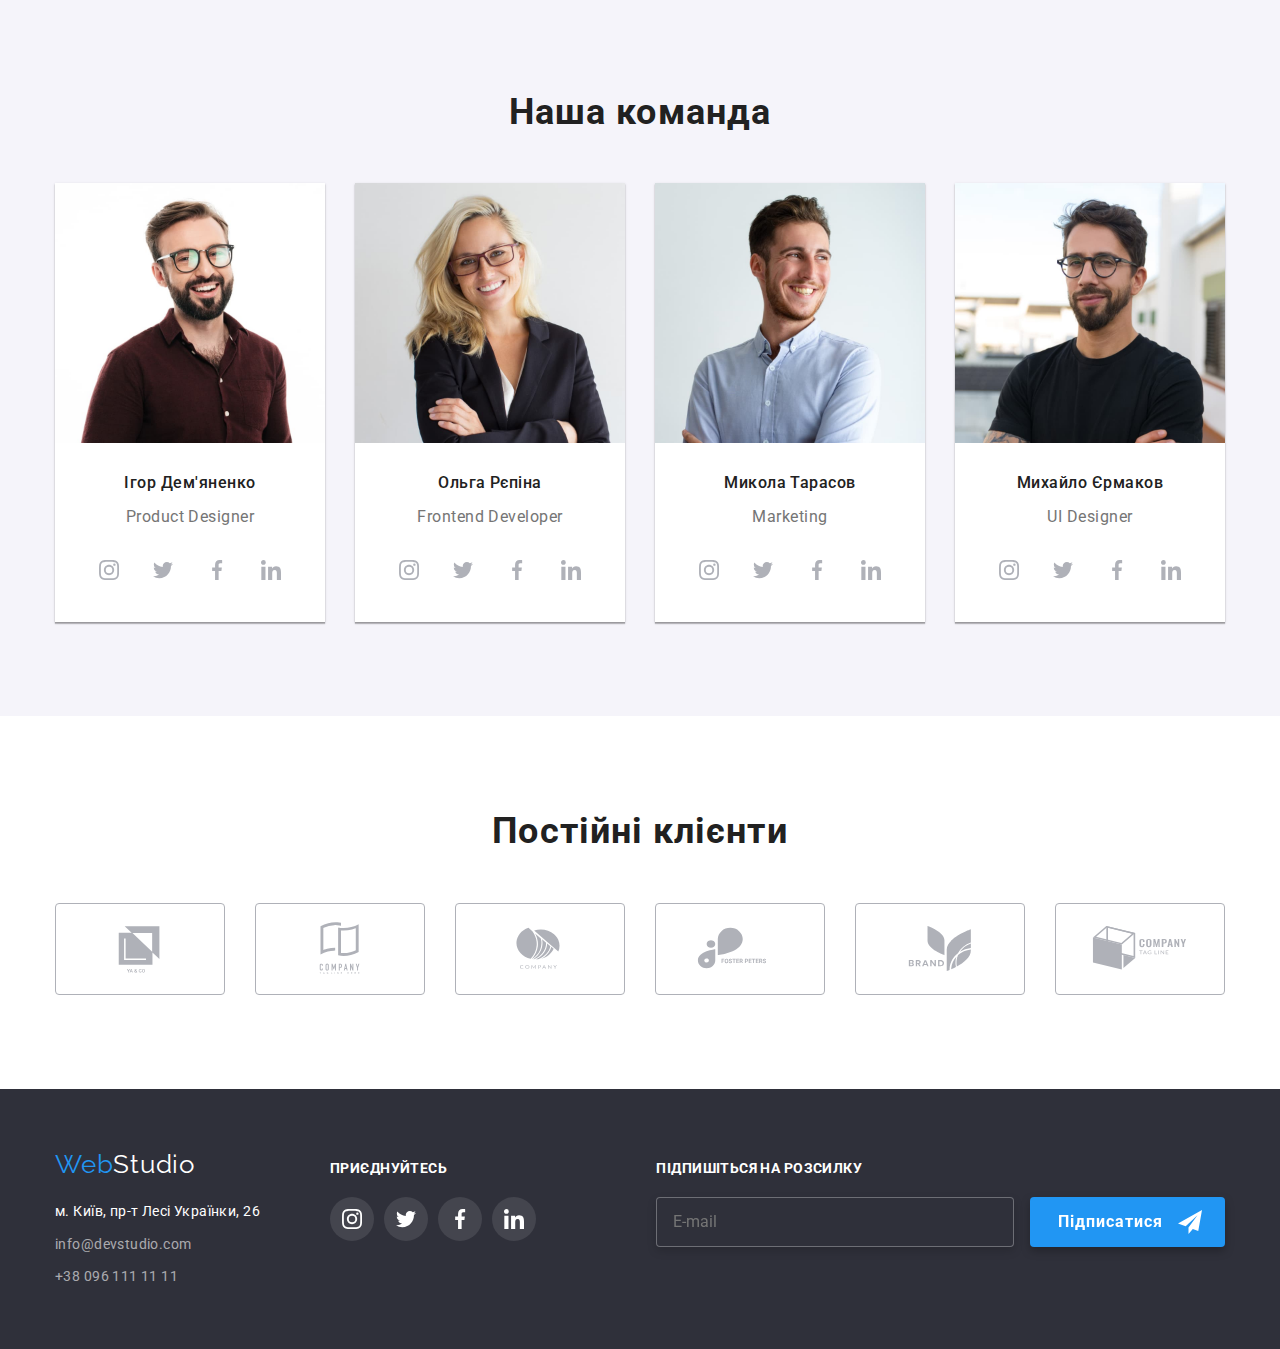
==== commit 003feb21: "hw7" ====
--- a/index.html
+++ b/index.html
@@ -13,7 +13,6 @@
       rel="stylesheet"
     />
     <link rel="stylesheet" href="./css/main.min.css">
-    <link rel="stylesheet" href="./css/styles.css" />
   </head>
 
   <body>
@@ -325,7 +324,7 @@
     <footer class="footer">
       <div class="footer-container container">
         <!-- Адреса та контакти -->
-        <div class="adress-container">
+        <div class="address-container">
           <a href="./index.html" class="logo">Web<span class="studio-white">Studio</span></a>
           <address>
             <ul class="footer-address">
--- a/css/main.min.css
+++ b/css/main.min.css
@@ -1 +1 @@
-body{background-color:tomato}/*# sourceMappingURL=main.min.css.map */+:root{--primary-text-color: #212121;--ordinary-text-color: #757575;--accent-color: #2196f3;--back-color: #ffffff;--studio-black: #000000;--back-section-color: #2f303a;--footer-contact-color: rgba(255, 255, 255, 0.6);--button-color: #f5f4fa;--wrapper-color: #eeeeee;--hero-button-bgcolor: #188ce8;--icons-color: #afb1b8;--text-area: rgba(117, 117, 117, 0.5);--animation-orinary: 250ms;--cubic-ordinary: cubic-bezier(0.4, 0, 0.2, 1)}.visually-hidden,.advantages__title--hidden{position:absolute;white-space:nowrap;width:1px;height:1px;overflow:hidden;border:0;padding:0;clip:rect(0 0 0 0);-webkit-clip-path:inset(50%);clip-path:inset(50%);margin:-1px}body{background-color:var(--back-color);color:var(--primary-text-color);font-family:Roboto,sans-serif}.container{width:1200px;padding:0 15px;margin:0 auto}.section{padding-top:94px;padding-bottom:94px}.promotion-text{color:var(--ordinary-text-color);font-size:16px;line-height:1.88;text-align:center;letter-spacing:.03em;margin-bottom:16px}.name-text{font-weight:500;font-size:16px;line-height:1.19;text-align:center;letter-spacing:.03em;margin-bottom:10px}a{text-decoration:none;color:inherit}ul,ol{list-style:none;margin:0;padding:0}img{display:block;max-width:100%;height:auto}button{font:inherit;border:none;padding:0;background-color:rgba(0,0,0,0);cursor:pointer}h1,h2,h3{margin:0}p{margin:0}textarea{resize:none}.buttons .btn{color:var(--primary-text-color);background-color:var(--button-color);font-family:"Roboto";font-weight:500;font-size:16px;line-height:1.63;text-align:center;letter-spacing:.03em;cursor:pointer;padding:6px 22px;border-radius:4px;-webkit-transition:color var(--animation-orinary) var(--cubic-ordinary),background-color var(--animation-orinary) var(--cubic-ordinary),-webkit-box-shadow var(--animation-orinary) var(--cubic-ordinary);transition:color var(--animation-orinary) var(--cubic-ordinary),background-color var(--animation-orinary) var(--cubic-ordinary),-webkit-box-shadow var(--animation-orinary) var(--cubic-ordinary);transition:color var(--animation-orinary) var(--cubic-ordinary),background-color var(--animation-orinary) var(--cubic-ordinary),box-shadow var(--animation-orinary) var(--cubic-ordinary);transition:color var(--animation-orinary) var(--cubic-ordinary),background-color var(--animation-orinary) var(--cubic-ordinary),box-shadow var(--animation-orinary) var(--cubic-ordinary),-webkit-box-shadow var(--animation-orinary) var(--cubic-ordinary)}.buttons .btn:hover,.buttons .btn:focus{color:var(--back-color);background-color:var(--accent-color);-webkit-box-shadow:0px 3px 1px rgba(0,0,0,.1),0px 1px 2px rgba(0,0,0,.08),0px 2px 2px rgba(0,0,0,.12);box-shadow:0px 3px 1px rgba(0,0,0,.1),0px 1px 2px rgba(0,0,0,.08),0px 2px 2px rgba(0,0,0,.12)}.buttons{display:-webkit-box;display:-ms-flexbox;display:flex;-webkit-box-pack:center;-ms-flex-pack:center;justify-content:center;margin-bottom:50px}.buttons .nav__item:not(:last-child),.buttons .item:not(:last-child){margin-right:8px}.header{border-bottom:1px solid #ececec}.header__container{display:-webkit-box;display:-ms-flexbox;display:flex;-webkit-box-align:center;-ms-flex-align:center;align-items:center}.hero{height:600px;max-width:1600px;margin-left:auto;margin-right:auto;background-image:-webkit-gradient(linear, left top, left bottom, from(rgba(47, 48, 58, 0.4)), to(rgba(47, 48, 58, 0.4))),url("../images/hero-background.jpg");background-image:linear-gradient(rgba(47, 48, 58, 0.4), rgba(47, 48, 58, 0.4)),url("../images/hero-background.jpg");background-repeat:no-repeat;background-size:cover;background-position:center;background-color:var(--back-section-color)}.hero__title{color:var(--back-color);width:696px;font-weight:900;font-size:44px;line-height:1.36;letter-spacing:.06em;text-transform:uppercase;margin-left:auto;margin-right:auto;margin-bottom:30px}.hero--style{background-color:var(--back-section-color);text-align:center;padding:200px 0}.hero__button{color:var(--back-color);background-color:var(--accent-color);font-family:inherit;font-weight:700;font-size:16px;line-height:1.88;letter-spacing:.06em;cursor:pointer;border-radius:4px;padding:10px 32px;-webkit-filter:drop-shadow(0px 4px 4px rgba(0, 0, 0, 0.25));filter:drop-shadow(0px 4px 4px rgba(0, 0, 0, 0.25));-webkit-transition:background-color var(--animation-orinary) var(--cubic-ordinary);transition:background-color var(--animation-orinary) var(--cubic-ordinary)}.hero__button:hover,.hero__button:focus{background-color:var(--hero-button-bgcolor)}.logo{color:var(--accent-color);font-family:Raleway,sans-serif;font-size:26px;line-height:1.2;letter-spacing:.03em;text-decoration:none}.logo__color{color:var(--studio-black)}.header__logo{display:inline-block;padding-top:24px;padding-bottom:25px;margin-right:93px}.footer .logo{display:inline-block;margin-bottom:20px}.studio-white{color:var(--back-color)}.nav{display:-webkit-box;display:-ms-flexbox;display:flex}.nav__link{display:block}.nav__contacts .nav__link{display:-webkit-box;display:-ms-flexbox;display:flex;-webkit-box-align:center;-ms-flex-align:center;align-items:center}.nav__icon{fill:currentColor;margin-right:10px}.nav__list{display:-webkit-box;display:-ms-flexbox;display:flex}.nav__link--current::after{content:"";position:absolute;display:block;width:100%;height:4px;background:#2196f3;border-radius:2px;bottom:0}.nav__contacts{display:-webkit-box;display:-ms-flexbox;display:flex;margin-left:auto;-webkit-box-align:baseline;-ms-flex-align:baseline;align-items:baseline;-webkit-box-pack:center;-ms-flex-pack:center;justify-content:center}.nav__list .nav__item:not(:last-child),.nav__contacts .nav__item:not(:last-child){margin-right:50px}.nav__list .nav__link{position:relative;color:var(--primary-text-color);padding-top:32px;padding-bottom:32px;font-weight:500;font-size:14px;line-height:1.14;letter-spacing:.02em;text-decoration:none;-webkit-transition:color var(--animation-orinary) var(--cubic-ordinary);transition:color var(--animation-orinary) var(--cubic-ordinary)}.nav__list .nav__link:hover,.nav__list .nav__link:focus{color:var(--accent-color)}.nav__list .nav__link--current{color:var(--accent-color)}.nav__contacts .nav__link{padding-top:32px;padding-bottom:32px}.nav__contacts .nav__link--text{color:var(--ordinary-text-color);text-decoration:none;font-weight:500;font-size:14px;line-height:1.14px;letter-spacing:.02em;-webkit-transition:color var(--animation-orinary) var(--cubic-ordinary);transition:color var(--animation-orinary) var(--cubic-ordinary)}.nav__contacts .nav__link--text:hover,.nav__contacts .nav__link--text:focus{color:var(--accent-color)}.footer{padding-top:60px;padding-bottom:60px;background-color:var(--back-section-color)}.footer-address .nav__item:not(:last-child){margin-bottom:9px}.footer-container{display:-webkit-box;display:-ms-flexbox;display:flex;-webkit-box-align:baseline;-ms-flex-align:baseline;align-items:baseline}.footer-socials .icon{fill:var(--back-color)}.footer-contacts{color:var(--footer-contact-color);font-style:normal;font-size:14px;line-height:1.7;letter-spacing:.03em;text-decoration:none;-webkit-transition:color var(--animation-orinary) var(--cubic-ordinary);transition:color var(--animation-orinary) var(--cubic-ordinary)}.footer-contacts:hover,.footer-contacts:focus{color:var(--accent-color)}.footer .item-icon{display:-webkit-box;display:-ms-flexbox;display:flex}.footer .item-icon:not(:last-child){margin-right:10px}.footer-socials .icon-link{border-radius:50%;background:rgba(255,255,255,.1)}.footer-socials .icon-link:hover,.footer-socials .icon-link:focus{background-color:var(--accent-color)}.subscribe{margin-left:auto}.subscribe-button{position:relative;padding-top:10px;padding-bottom:10px;padding-left:28px;padding-right:62px}.subscribe-icon{position:absolute;top:13px;left:148px}.email-line{padding:15px 16px;outline:rgba(0,0,0,0);background-color:var(--back-section-color);width:358px;height:50px;border:1px solid rgba(255,255,255,.3);-webkit-filter:drop-shadow(0px 4px 4px rgba(0, 0, 0, 0.15));filter:drop-shadow(0px 4px 4px rgba(0, 0, 0, 0.15));border-radius:4px;margin-right:12px;-webkit-transition:border-color var(--animation-orinary) var(--cubic-ordinary);transition:border-color var(--animation-orinary) var(--cubic-ordinary)}.email-line:hover,.email-line:focus{border-color:var(--accent-color);outline:1px solid rgba(0,0,0,0);color:rgba(255,255,255,.6)}.address{color:var(--back-color);font-style:normal;font-size:14px;line-height:1.7;letter-spacing:.03em;text-decoration:none}.address-container{margin-right:70px}.footer-socials .title,.subscribe .title{font-size:14px;line-height:1.14;letter-spacing:.03em;text-transform:uppercase;color:var(--back-color);margin-bottom:20px}.backdrop{position:fixed;top:0;left:0;width:100%;height:100%;-webkit-transition:opacity var(--animation-orinary),visibility var(--animation-orinary);transition:opacity var(--animation-orinary),visibility var(--animation-orinary);background-color:rgba(0,0,0,.5)}.backdrop.is-hidden{opacity:0;visibility:hidden;pointer-events:none}.backdrop.is-hidden .modal{opacity:0;-webkit-transform:translateX(-50%) translateY(-50%);transform:translateX(-50%) translateY(-50%)}.modal{position:absolute;top:50%;left:50%;-webkit-transform:translateX(-50%) translateY(-50%);transform:translateX(-50%) translateY(-50%);padding:40px;width:528px;background-color:var(--back-color);-webkit-box-shadow:0px 1px 3px rgba(0,0,0,.12),0px 1px 1px rgba(0,0,0,.14),0px 2px 1px rgba(0,0,0,.2);box-shadow:0px 1px 3px rgba(0,0,0,.12),0px 1px 1px rgba(0,0,0,.14),0px 2px 1px rgba(0,0,0,.2);border-radius:4px;-webkit-transition:opacity var(--animation-orinary) ease-in var(--animation-orinary),-webkit-transform 400ms ease-in var(--animation-orinary);transition:opacity var(--animation-orinary) ease-in var(--animation-orinary),-webkit-transform 400ms ease-in var(--animation-orinary);transition:opacity var(--animation-orinary) ease-in var(--animation-orinary),transform 400ms ease-in var(--animation-orinary);transition:opacity var(--animation-orinary) ease-in var(--animation-orinary),transform 400ms ease-in var(--animation-orinary),-webkit-transform 400ms ease-in var(--animation-orinary)}.modal-btn{position:absolute;top:8px;right:8px;display:-webkit-box;display:-ms-flexbox;display:flex;-webkit-box-align:center;-ms-flex-align:center;align-items:center;-webkit-box-pack:center;-ms-flex-pack:center;justify-content:center;width:30px;height:30px;padding:0;border:1px solid rgba(0,0,0,.1);border-radius:50%;background-color:rgba(0,0,0,0)}.modal-button{display:block;margin-left:auto;margin-right:auto;margin-top:20px;padding-left:52px;padding-right:52px}.modal-title{display:block;font-weight:700;font-size:20px;line-height:1.15;text-align:center;letter-spacing:.03em;margin-bottom:12px}.modal-comment{font-size:12px;line-height:1.1666666667;letter-spacing:.01em;color:var(--ordinary-text-color)}.modal-icon{position:absolute;left:12px;top:50%;z-index:10;-webkit-transition:fill var(--animation-orinary) var(--cubic-ordinary);transition:fill var(--animation-orinary) var(--cubic-ordinary)}.modal-close{outline:rgba(0,0,0,0);-webkit-transition:fill var(--animation-orinary) var(--cubic-ordinary);transition:fill var(--animation-orinary) var(--cubic-ordinary)}.modal-close:hover,.modal-close:focus{fill:var(--accent-color)}.modal-label{display:-webkit-box;display:-ms-flexbox;display:flex;-webkit-box-orient:vertical;-webkit-box-direction:normal;-ms-flex-direction:column;flex-direction:column;gap:4px;position:relative}.modal-label:not(:last-child){margin-bottom:10px}.modal-label>input,.modal-label>textarea{border:1px solid rgba(33,33,33,.2);border-radius:4px}.modal-label>input{position:relative;padding-top:10px;padding-bottom:10px;padding-left:34px;padding-right:4px;-webkit-transition:border-color var(--animation-orinary) var(--cubic-ordinary),fill var(--animation-orinary) var(--cubic-ordinary);transition:border-color var(--animation-orinary) var(--cubic-ordinary),fill var(--animation-orinary) var(--cubic-ordinary)}.modal-label>input:hover,.modal-label>input:focus{outline:rgba(0,0,0,0);border-color:var(--accent-color)}.modal-label>input:hover+.modal-icon,.modal-label>input:focus+.modal-icon{fill:var(--accent-color)}.modal-label>textarea{padding:12px 16px;width:100%;height:120px;margin-bottom:20px;-webkit-transition:border-color var(--animation-orinary) var(--cubic-ordinary);transition:border-color var(--animation-orinary) var(--cubic-ordinary)}.modal-label>textarea::-webkit-input-placeholder{font-size:12px;line-height:1.1666666667;letter-spacing:.01em;color:var(--text-area)}.modal-label>textarea::-moz-placeholder{font-size:12px;line-height:1.1666666667;letter-spacing:.01em;color:var(--text-area)}.modal-label>textarea:-ms-input-placeholder{font-size:12px;line-height:1.1666666667;letter-spacing:.01em;color:var(--text-area)}.modal-label>textarea::-ms-input-placeholder{font-size:12px;line-height:1.1666666667;letter-spacing:.01em;color:var(--text-area)}.modal-label>textarea::placeholder{font-size:12px;line-height:1.1666666667;letter-spacing:.01em;color:var(--text-area)}.modal-label>textarea:hover,.modal-label>textarea:focus{outline:rgba(0,0,0,0);border-color:var(--accent-color)}.modal-form-agreement{display:-webkit-box;display:-ms-flexbox;display:flex;-webkit-box-pack:center;-ms-flex-pack:center;justify-content:center;-webkit-box-align:center;-ms-flex-align:center;align-items:center;gap:7px}.modal-form-checkbox{-webkit-appearance:none;-moz-appearance:none;appearance:none;width:16px;height:15px;color:var(--primary-text-color);border:2px solid;border-radius:2px;cursor:pointer;-webkit-transition:color var(--animation-orinary) var(--cubic-ordinary),background-color var(--animation-orinary) var(--cubic-ordinary);transition:color var(--animation-orinary) var(--cubic-ordinary),background-color var(--animation-orinary) var(--cubic-ordinary)}.modal-form-checkbox:checked{border-color:var(--accent-color);background-color:var(--accent-color);-webkit-transition:border-color var(--animation-orinary) var(--cubic-ordinary),background-color var(--animation-orinary) var(--cubic-ordinary);transition:border-color var(--animation-orinary) var(--cubic-ordinary),background-color var(--animation-orinary) var(--cubic-ordinary)}.modal-form-descr{color:var(--ordinary-text-color);font-size:14px;line-height:1.7142857143;letter-spacing:.03em}.modal-form-link{color:var(--accent-color);text-decoration:underline}.checkbox-wrap{position:relative;display:-webkit-inline-box;display:-ms-inline-flexbox;display:inline-flex}.checkbox-icon{position:absolute;top:50%;left:50%;-webkit-transform:translate(-50%, -50%);transform:translate(-50%, -50%)}.regular-customers{display:-webkit-box;display:-ms-flexbox;display:flex;-webkit-box-pack:center;-ms-flex-pack:center;justify-content:center;gap:30px}.clients-link{display:-webkit-box;display:-ms-flexbox;display:flex;-webkit-box-pack:center;-ms-flex-pack:center;justify-content:center;-webkit-box-align:center;-ms-flex-align:center;align-items:center;width:170px;height:92px;border:solid 1px var(--icons-color);border-radius:4px;outline:rgba(0,0,0,0);-webkit-transition:border-color var(--animation-orinary) var(--cubic-ordinary);transition:border-color var(--animation-orinary) var(--cubic-ordinary)}.clients-link:hover,.clients-link:focus{border-color:var(--accent-color)}.clients-link:hover>.icon,.clients-link:focus>.icon{fill:var(--accent-color)}.portfolio-title{color:var(--primary-text-color);font-size:18px;line-height:2;letter-spacing:.06em;margin-bottom:4px}.portfolio-text{color:var(--ordinary-text-color);font-size:16px;line-height:1.88;letter-spacing:.03em}.examples{display:-webkit-box;display:-ms-flexbox;display:flex;-ms-flex-wrap:wrap;flex-wrap:wrap;gap:30px}.examples .nav__item{-ms-flex-preferred-size:calc((100% - 60px)/3);flex-basis:calc((100% - 60px)/3)}.wrapper{z-index:10;position:relative;background:#fff;padding:20px 24px;border-right:1px solid var(--wrapper-color);border-bottom:1px solid var(--wrapper-color);border-left:1px solid var(--wrapper-color)}.decoration{position:relative;overflow:hidden;display:block;outline:rgba(0,0,0,0);-webkit-transition-property:-webkit-transform,-webkit-box-shadow;transition-property:-webkit-transform,-webkit-box-shadow;transition-property:transform,box-shadow;transition-property:transform,box-shadow,-webkit-transform,-webkit-box-shadow;-webkit-transition-timing-function:var(--cubic-ordinary);transition-timing-function:var(--cubic-ordinary);-webkit-transition-duration:var(--animation-orinary);transition-duration:var(--animation-orinary)}.decoration:hover,.decoration:focus{-webkit-box-shadow:0px 1px 1px rgba(0,0,0,.12),0px 4px 4px rgba(0,0,0,.06),1px 4px 6px rgba(0,0,0,.16);box-shadow:0px 1px 1px rgba(0,0,0,.12),0px 4px 4px rgba(0,0,0,.06),1px 4px 6px rgba(0,0,0,.16)}.overlay{position:absolute;top:0;left:0;width:100%;height:100%;background:rgba(33,150,243,.9);padding:63px 24px;-webkit-transform:translateY(100%);transform:translateY(100%);-webkit-transition:-webkit-transform var(--animation-orinary) var(--cubic-ordinary);transition:-webkit-transform var(--animation-orinary) var(--cubic-ordinary);transition:transform var(--animation-orinary) var(--cubic-ordinary);transition:transform var(--animation-orinary) var(--cubic-ordinary), -webkit-transform var(--animation-orinary) var(--cubic-ordinary)}.overlay-text{font-size:18px;line-height:1.56;letter-spacing:.03em;color:#fff}.decoration:hover .overlay,.decoration:focus .overlay{-webkit-transform:translateY(0);transform:translateY(0)}.our-team{background-color:var(--button-color)}.employee{background-color:var(--back-color);-webkit-box-shadow:0px 1px 3px rgba(0,0,0,.12),0px 1px 1px rgba(0,0,0,.14),0px 2px 1px rgba(0,0,0,.2);box-shadow:0px 1px 3px rgba(0,0,0,.12),0px 1px 1px rgba(0,0,0,.14),0px 2px 1px rgba(0,0,0,.2)}.team-list{display:-webkit-box;display:-ms-flexbox;display:flex}.team-list .employee:not(:last-child){margin-right:30px}.cards-bottom{padding-top:30px;padding-bottom:30px}.item-icon{display:-webkit-box;display:-ms-flexbox;display:flex;max-width:270px;gap:10px;-webkit-box-pack:center;-ms-flex-pack:center;justify-content:center;-webkit-box-align:center;-ms-flex-align:center;align-items:center}.icon{fill:var(--icons-color);-webkit-transition:fill var(--animation-orinary) var(--cubic-ordinary);transition:fill var(--animation-orinary) var(--cubic-ordinary)}.icon-link{width:44px;height:44px;border-radius:50%;display:-webkit-box;display:-ms-flexbox;display:flex;-webkit-box-align:center;-ms-flex-align:center;align-items:center;-webkit-box-pack:center;-ms-flex-pack:center;justify-content:center;-webkit-transition:background-color var(--animation-orinary) var(--cubic-ordinary);transition:background-color var(--animation-orinary) var(--cubic-ordinary)}.icon-link:hover,.icon-link:focus{background-color:var(--accent-color)}.icon-link:hover>.icon,.icon-link:focus>.icon{fill:var(--back-color)}.activity,.activity__list{display:-webkit-box;display:-ms-flexbox;display:flex;padding-top:0}.activity__item{position:relative;width:370px;height:294px}.activity__item:not(:last-child){margin-right:30px}.activity .title{display:block;position:absolute;width:100%;bottom:0;padding-top:27px;padding-bottom:27px;margin-bottom:0;color:var(--back-color);background:rgba(47,48,58,.8);font-size:14px;text-align:center;text-transform:uppercase}.section-title,.activity__title{font-size:36px;line-height:1.17;text-align:center;letter-spacing:.03em;margin-bottom:50px}.advantages .section{padding-bottom:47px}.advantages__desc{color:var(--ordinary-text-color);font-size:14px;line-height:1.7142857143;letter-spacing:.03em}.advantages__icon{display:-webkit-box;display:-ms-flexbox;display:flex;-webkit-box-pack:center;-ms-flex-pack:center;justify-content:center;-webkit-box-align:center;-ms-flex-align:center;align-items:center;width:270px;height:120px;margin-bottom:30px;background-color:var(--button-color);border-radius:4px}.advantages__list{display:-webkit-box;display:-ms-flexbox;display:flex}.advantages__list .advantages__item:not(:last-child){margin-right:30px}.advantages__list .advantages__item{width:270px}.advantages__list .title{font-size:14px;line-height:1.14;letter-spacing:.03em;text-transform:uppercase;margin-bottom:10px}/*# sourceMappingURL=main.min.css.map */